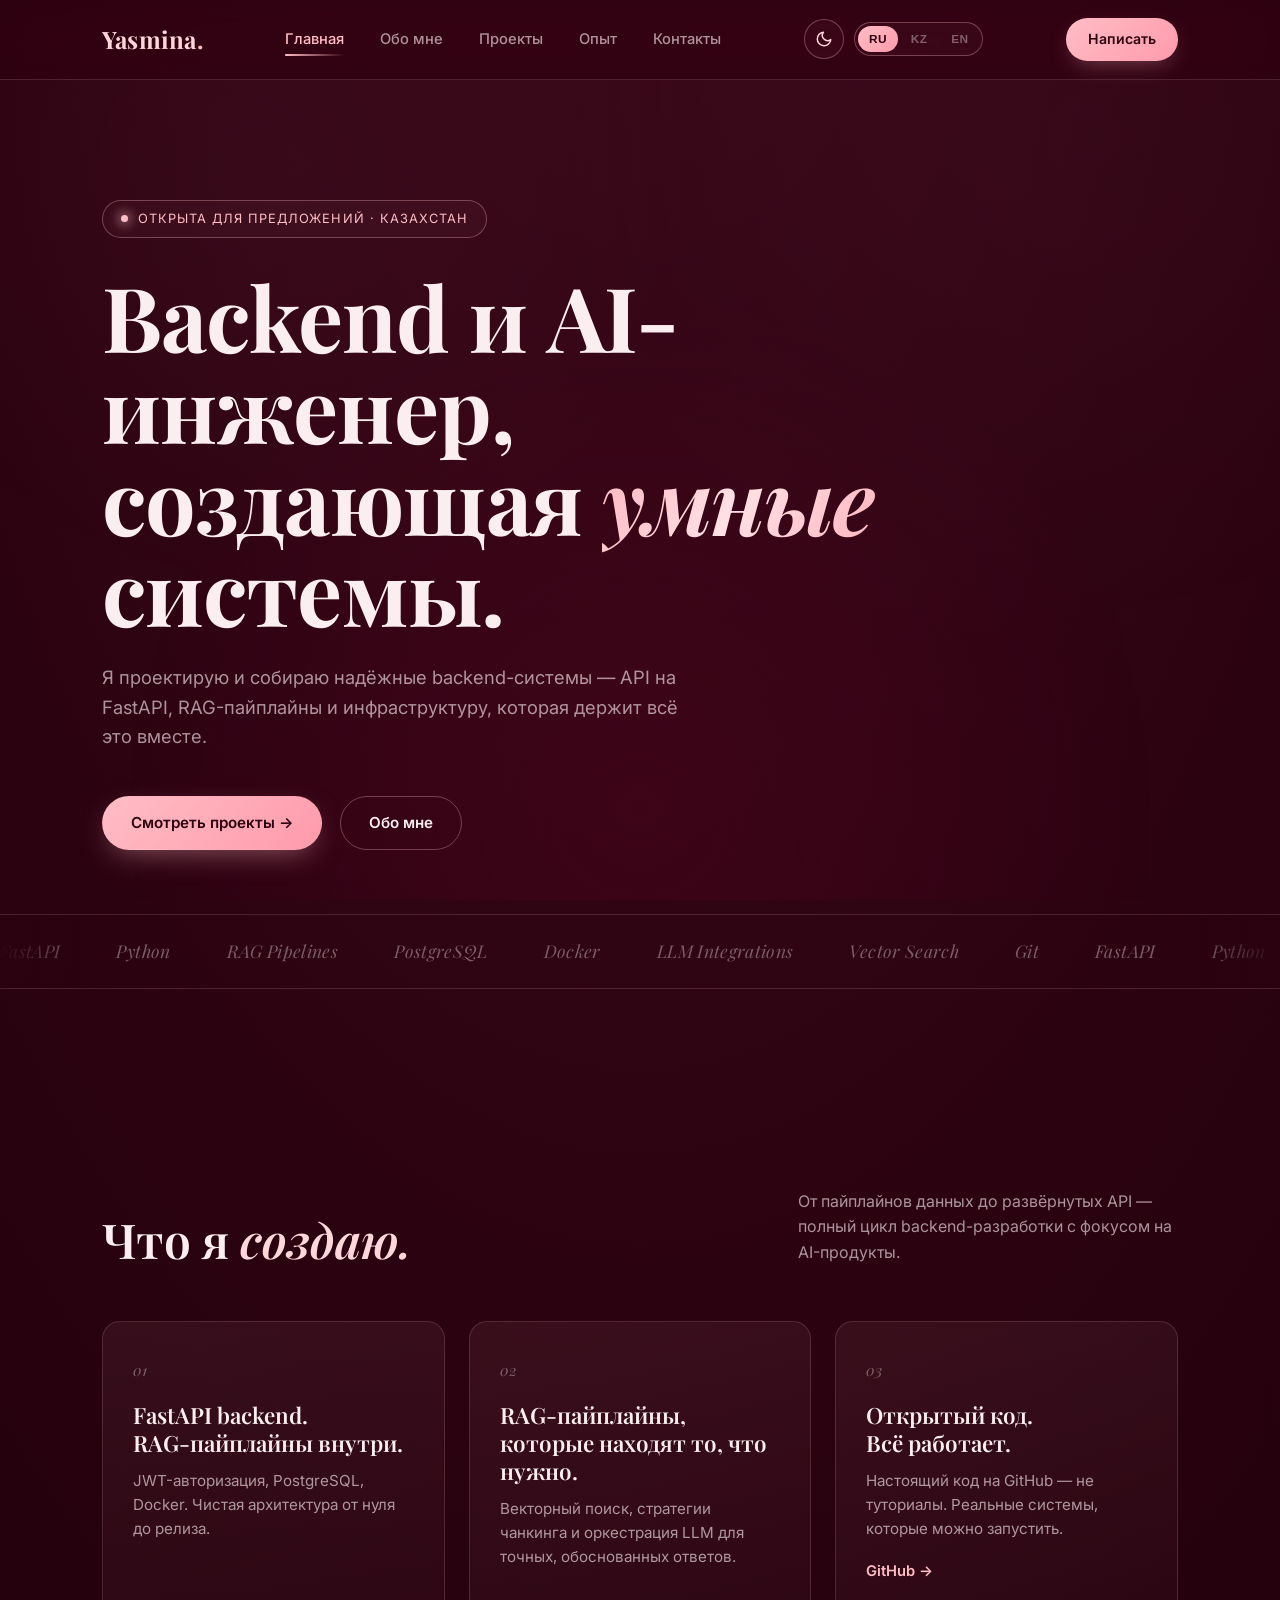
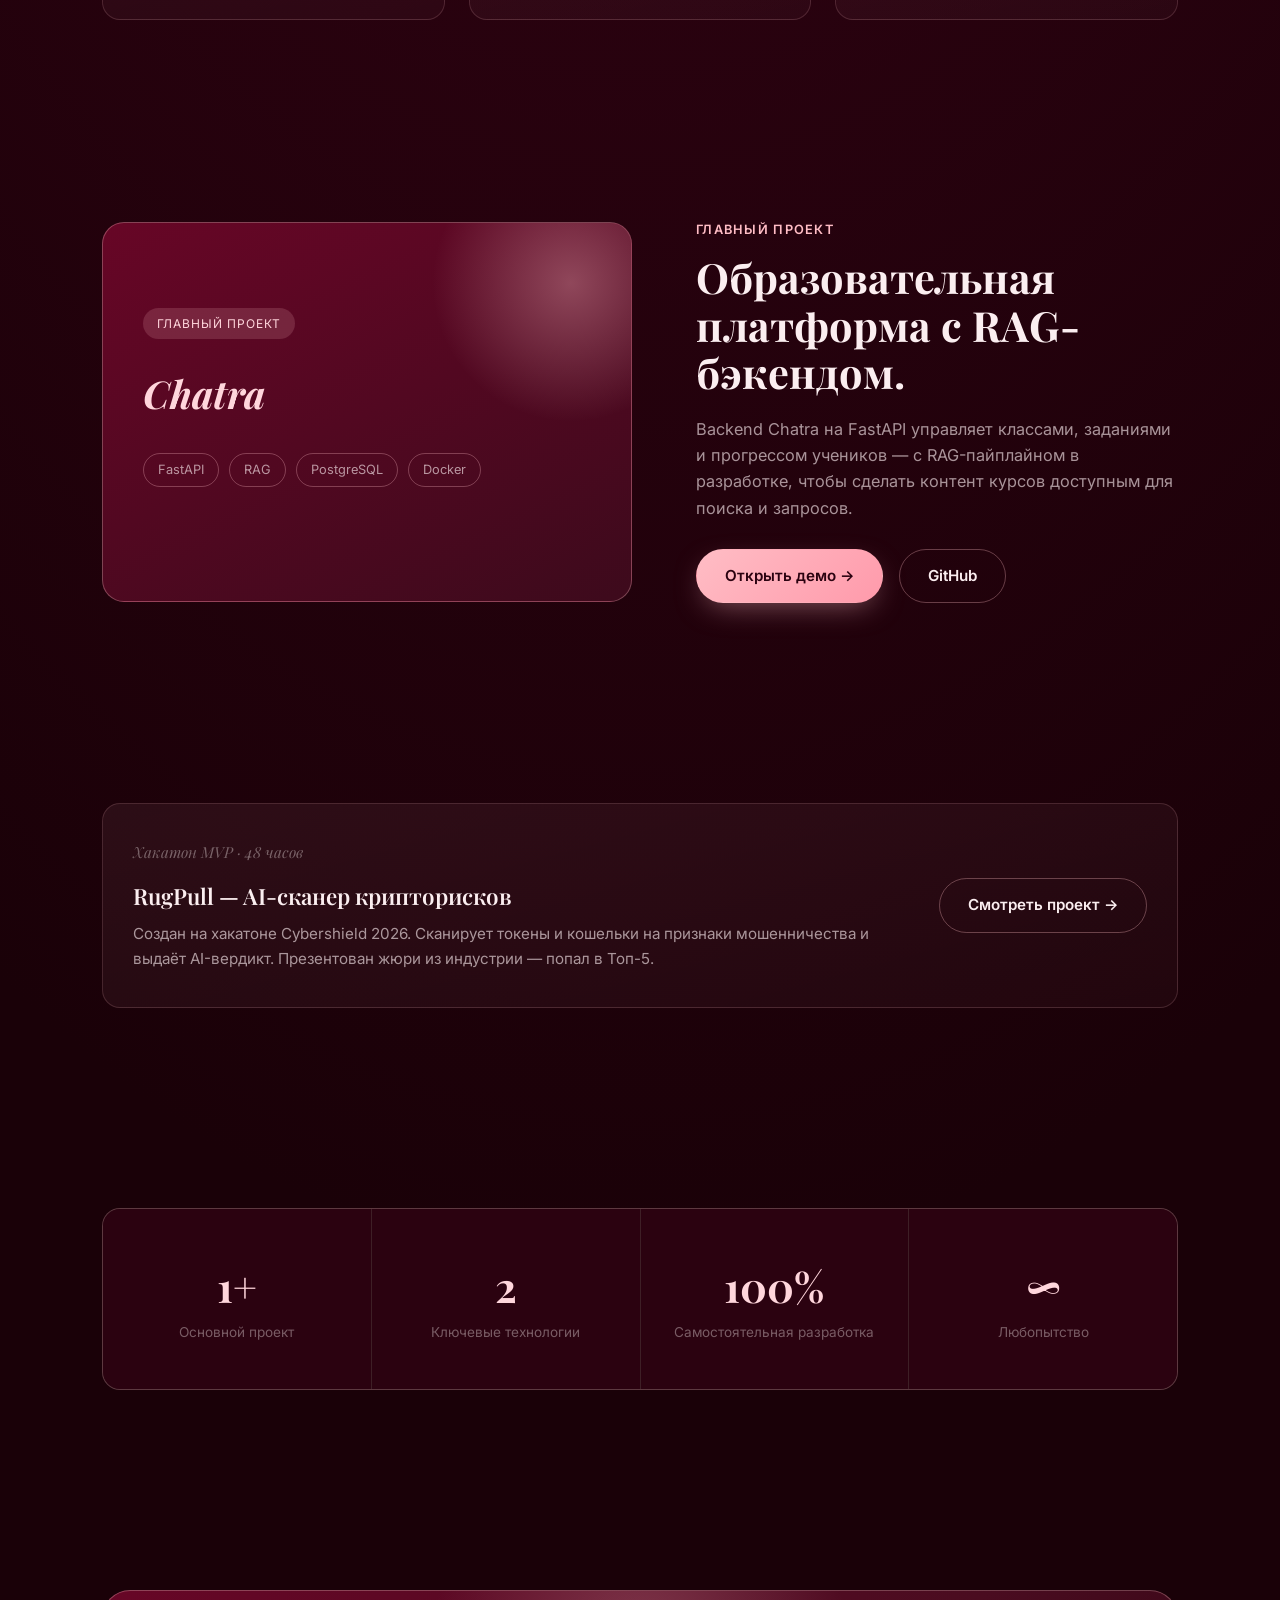
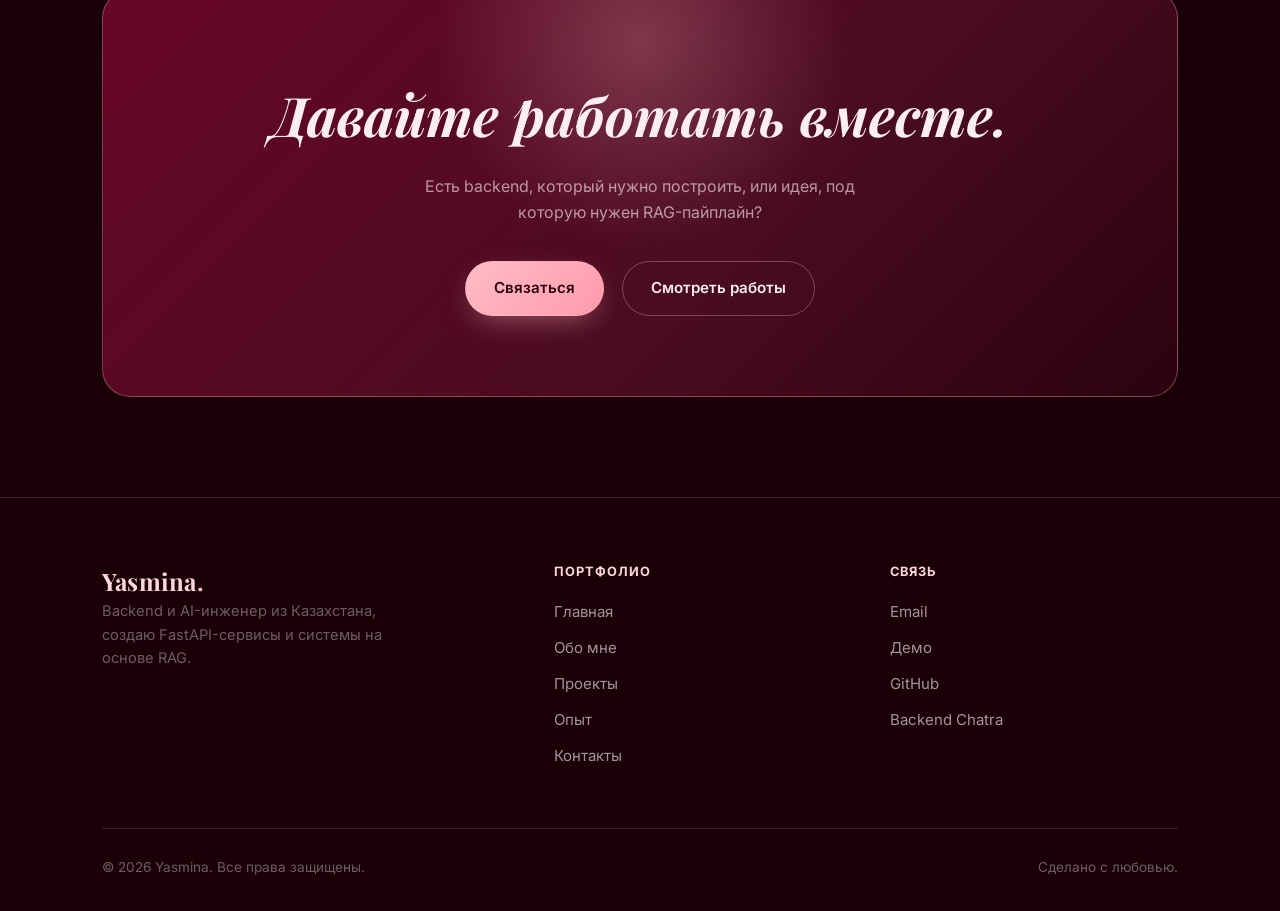
==== index.html @ bf471916 "Add files via upload" ====
<!doctype html>
<html lang="ru">
<head>
<meta charset="UTF-8">
<meta name="viewport" content="width=device-width, initial-scale=1.0">
<title>Yasmina — Software Developer</title>
<meta name="description" content="Backend & AI engineer. FastAPI · RAG · Python. Building production-ready systems.">
<link rel="stylesheet" href="styles.css">
</head>
<body>

<nav class="navbar">
  <div class="nav-inner">
    <a href="index.html" class="logo">Yasmina<span>.</span></a>
    <ul class="nav-links">
      <li><a href="index.html" class="active" data-i18n="nav_home">Home</a></li>
      <li><a href="about.html" data-i18n="nav_about">About</a></li>
      <li><a href="projects.html" data-i18n="nav_projects">Projects</a></li>
      <li><a href="experience.html" data-i18n="nav_experience">Experience</a></li>
      <li><a href="contact.html" data-i18n="nav_contact">Contact</a></li>
    </ul>
    <div class="nav-controls">
      <button class="theme-toggle" aria-label="Toggle theme" title="Toggle theme">
        <svg class="icon-moon" viewBox="0 0 24 24" fill="none" stroke="currentColor" stroke-width="2" stroke-linecap="round" stroke-linejoin="round"><path d="M21 12.79A9 9 0 1 1 11.21 3 7 7 0 0 0 21 12.79z"/></svg>
        <svg class="icon-sun" viewBox="0 0 24 24" fill="none" stroke="currentColor" stroke-width="2" stroke-linecap="round" stroke-linejoin="round"><circle cx="12" cy="12" r="5"/><path d="M12 1v2M12 21v2M4.22 4.22l1.42 1.42M18.36 18.36l1.42 1.42M1 12h2M21 12h2M4.22 19.78l1.42-1.42M18.36 5.64l1.42-1.42"/></svg>
      </button>
      <div class="lang-switcher">
        <button class="lang-btn" data-lang="ru">RU</button>
        <button class="lang-btn" data-lang="kz">KZ</button>
        <button class="lang-btn" data-lang="en">EN</button>
      </div>
    </div>
    <a href="contact.html" class="nav-cta" data-i18n="nav_cta">Say hello</a>
    <button class="nav-toggle" aria-label="Menu"><span></span><span></span><span></span></button>
  </div>
</nav>

<header class="hero">
  <div class="container">
    <div class="eyebrow"><span class="dot"></span> <span data-i18n="hero_badge">Available for opportunities · Kazakhstan</span></div>
    <h1><span data-i18n="hero_title_1">Backend &amp; AI engineer</span><br><span data-i18n="hero_title_2">building</span> <span class="accent" data-i18n="hero_title_3">intelligent</span> <span data-i18n="hero_title_4">systems.</span></h1>
    <p class="lede" data-i18n="hero_lede">I design and ship production-ready backends — FastAPI APIs, RAG pipelines, and the infrastructure that holds them together.</p>
    <div class="hero-actions">
      <a href="projects.html" class="btn btn-primary" data-i18n="hero_btn_projects">View Projects →</a>
      <a href="about.html" class="btn btn-ghost" data-i18n="hero_btn_about">About Me</a>
    </div>
  </div>

  <div class="marquee">
    <div class="marquee-track">
      <span>FastAPI</span><span>Python</span><span>RAG Pipelines</span><span>PostgreSQL</span><span>Docker</span><span>LLM Integrations</span><span>Vector Search</span><span>Git</span>
      <span>FastAPI</span><span>Python</span><span>RAG Pipelines</span><span>PostgreSQL</span><span>Docker</span><span>LLM Integrations</span><span>Vector Search</span><span>Git</span>
    </div>
  </div>
</header>

<section>
  <div class="container">
    <div class="section-head">
      <h2><span data-i18n="build_title_1">What I</span> <em data-i18n="build_title_2">build.</em></h2>
      <p data-i18n="build_lede">From data pipelines to deployed APIs — end-to-end backend engineering with a focus on AI-driven products.</p>
    </div>
    <div class="grid-cards">
      <div class="card">
        <span class="num">01</span>
        <h3 data-i18n="card1_title">FastAPI backends.<br>Production ready.</h3>
        <p data-i18n="card1_text">JWT auth, PostgreSQL, Docker. Clean architecture from zero to deployed.</p>
      </div>
      <div class="card">
        <span class="num">02</span>
        <h3 data-i18n="card2_title">RAG pipelines that retrieve what matters.</h3>
        <p data-i18n="card2_text">Vector search, chunking strategies, and LLM orchestration for grounded, accurate answers.</p>
      </div>
      <div class="card">
        <span class="num">03</span>
        <h3 data-i18n="card3_title">Open source.<br>Everything ships.</h3>
        <p data-i18n="card3_text">Real code on GitHub — not tutorials. Actual systems people can run.</p>
        <a href="https://github.com/yasmina777-kz" data-i18n="card3_link" style="display:inline-block;margin-top:18px;color:var(--pink);font-weight:600;font-size:0.92rem;">GitHub →</a>
      </div>
    </div>
  </div>
</section>

<section>
  <div class="container">
    <div class="feature">
      <div class="feature-visual">
        <span class="tag-pill" data-i18n="featured_tag">Featured Project</span>
        <h3>Chatra</h3>
        <div class="stack-row">
          <span class="chip">FastAPI</span>
          <span class="chip">RAG</span>
          <span class="chip">PostgreSQL</span>
          <span class="chip">Docker</span>
        </div>
      </div>
      <div class="feature-text">
        <span class="section-tag" data-i18n="featured_tag">Featured</span>
        <h2 data-i18n="featured_title">An educational platform with a retrieval-augmented backend.</h2>
        <p data-i18n="featured_text">Chatra's FastAPI backend powers class management, assignments, and progress tracking — with a RAG pipeline in progress to make course content searchable and queryable.</p>
        <div class="feature-links">
          <a href="https://chatra.aican.cloud/" class="btn btn-primary" data-i18n="featured_btn_demo" target="_blank" rel="noopener">Live Demo →</a>
          <a href="https://github.com/yasmina777-kz/chatra-backend" class="btn btn-ghost" data-i18n="featured_btn_github">GitHub</a>
        </div>
      </div>
    </div>
  </div>
</section>

<section>
  <div class="container">
    <div class="card span-2" style="display:flex; gap: 32px; align-items: center; flex-wrap: wrap;">
      <div style="flex: 1; min-width: 240px;">
        <span class="num" data-i18n="rugpull_teaser_tag">Hackathon MVP · 48 hours</span>
        <h3 data-i18n="rugpull_teaser_title">RugPull — AI crypto risk scanner</h3>
        <p data-i18n="rugpull_teaser_text">Built at Cybershield 2026. Scans tokens and wallets for fraud signals and returns an AI verdict. Pitched to industry judges — Top 5 placement.</p>
      </div>
      <a href="projects.html" class="btn btn-ghost" data-i18n="rugpull_teaser_btn" style="flex-shrink: 0;">See the project →</a>
    </div>
  </div>
</section>

<section>
  <div class="container">
    <div class="stats">
      <div class="stat"><span class="stat-num" data-i18n="stat1_num">2</span><span class="stat-label" data-i18n="stat1_label">Shipped projects</span></div>
      <div class="stat"><span class="stat-num" data-i18n="stat2_num">2</span><span class="stat-label" data-i18n="stat2_label">Core technologies</span></div>
      <div class="stat"><span class="stat-num" data-i18n="stat3_num">100%</span><span class="stat-label" data-i18n="stat3_label">Self-driven builds</span></div>
      <div class="stat"><span class="stat-num" data-i18n="stat4_num">∞</span><span class="stat-label" data-i18n="stat4_label">Curiosity</span></div>
    </div>
  </div>
</section>

<section>
  <div class="container">
    <div class="cta-band">
      <h2 data-i18n="cta_title">Let's work together.</h2>
      <p data-i18n="cta_text">Have a backend that needs building, or an idea that needs a RAG pipeline behind it?</p>
      <div class="hero-actions">
        <a href="contact.html" class="btn btn-primary" data-i18n="cta_btn_contact">Get in touch</a>
        <a href="projects.html" class="btn btn-ghost" data-i18n="cta_btn_work">See my work</a>
      </div>
    </div>
  </div>
</section>

<footer>
  <div class="container">
    <div class="footer-grid">
      <div class="footer-brand">
        <a href="index.html" class="logo">Yasmina<span>.</span></a>
        <p data-i18n="footer_tagline">Backend & AI engineer based in Kazakhstan, building FastAPI services and RAG-powered systems.</p>
      </div>
      <div class="footer-col">
        <h4 data-i18n="footer_portfolio">Portfolio</h4>
        <a href="index.html" data-i18n="nav_home">Home</a>
        <a href="about.html" data-i18n="nav_about">About</a>
        <a href="projects.html" data-i18n="nav_projects">Projects</a>
        <a href="experience.html" data-i18n="nav_experience">Experience</a>
        <a href="contact.html" data-i18n="nav_contact">Contact</a>
      </div>
      <div class="footer-col">
        <h4 data-i18n="footer_connect">Connect</h4>
        <a href="mailto:yasmin.yuldasheva@icloud.com" data-i18n="footer_email_link">Email</a>
        <a href="https://chatra.aican.cloud/" target="_blank" rel="noopener" data-i18n="footer_demo_link">Live Demo</a>
        <a href="https://github.com/yasmina777-kz">GitHub</a>
        <a href="https://github.com/yasmina777-kz/chatra-backend" data-i18n="footer_chatra_link">Chatra Backend</a>
      </div>
    </div>
    <div class="footer-bottom">
      <span data-i18n="footer_copyright">Copyright © 2026 Yasmina. All rights reserved.</span>
      <span data-i18n="footer_built">Built with care.</span>
    </div>
  </div>
</footer>

<script src="i18n.js"></script>
<script src="script.js"></script>
</body>
</html>
---- styles.css ----
/* ============================================
   Yasmina — Portfolio
   Palette: Claret #670626 / Pink #FFBDC5
   ============================================ */

@import url('https://fonts.googleapis.com/css2?family=Playfair+Display:ital,wght@0,500;0,600;0,700;0,800;1,500;1,600&family=Inter:wght@400;500;600;700&display=swap');

:root {
  /* brand colors — stay the same in both themes (buttons, accents) */
  --claret-darkest: #2b0210;
  --claret-dark: #3d0a1c;
  --claret: #670626;
  --claret-light: #8a1338;
  --pink: #FFBDC5;
  --pink-soft: #ffd6dc;
  --pink-dim: rgba(255, 189, 197, 0.55);
  --cream: #fff3f4;

  /* theme-aware tokens — dark theme (default) */
  --bg-grad-1: var(--claret-dark);
  --bg-grad-2: var(--claret-darkest);
  --bg-grad-3: #1a0108;
  --bg-flat: var(--claret-darkest);
  --surface: rgba(255, 189, 197, 0.07);
  --surface-soft: rgba(255, 189, 197, 0.03);
  --ink: #fbeef0;
  --ink-dim: rgba(251, 238, 240, 0.62);
  --ink-faint: rgba(251, 238, 240, 0.38);
  --border: rgba(255, 189, 197, 0.16);
  --border-strong: rgba(255, 189, 197, 0.32);
  --btn-text-on-pink: var(--claret-darkest);
  --navbar-bg: rgba(43, 2, 16, 0.72);
  --accent-text: var(--pink-soft);
  --hero-accent-gradient: linear-gradient(120deg, var(--pink) 10%, #ffe1e5 50%, var(--pink) 90%);

  --serif: 'Playfair Display', Georgia, serif;
  --sans: 'Inter', -apple-system, BlinkMacSystemFont, 'Segoe UI', sans-serif;

  --radius: 18px;
  --container: 1140px;

  color-scheme: dark;
}

/* ============ LIGHT THEME ============ */
html[data-theme="light"] {
  --bg-grad-1: #fff3f4;
  --bg-grad-2: #ffe1e6;
  --bg-grad-3: #ffd0d8;
  --bg-flat: #fff3f4;
  --surface: rgba(103, 6, 38, 0.05);
  --surface-soft: rgba(103, 6, 38, 0.02);
  --ink: #3d0a1c;
  --ink-dim: rgba(61, 10, 28, 0.68);
  --ink-faint: rgba(61, 10, 28, 0.42);
  --border: rgba(103, 6, 38, 0.12);
  --border-strong: rgba(103, 6, 38, 0.24);
  --btn-text-on-pink: #fff3f4;
  --navbar-bg: rgba(255, 243, 244, 0.78);
  --accent-text: var(--claret);
  --hero-accent-gradient: linear-gradient(120deg, var(--claret) 10%, var(--claret-light) 50%, var(--claret) 90%);

  color-scheme: light;
}

* { margin: 0; padding: 0; box-sizing: border-box; }

html { scroll-behavior: smooth; }

body {
  background: radial-gradient(ellipse 120% 80% at 50% -10%, var(--bg-grad-1) 0%, var(--bg-grad-2) 55%, var(--bg-grad-3) 100%);
  color: var(--ink);
  font-family: var(--sans);
  line-height: 1.6;
  overflow-x: hidden;
  position: relative;
  min-height: 100vh;
  transition: background 0.4s ease, color 0.4s ease;
}

/* faint noise/grain texture overlay */
body::before {
  content: "";
  position: fixed;
  inset: 0;
  pointer-events: none;
  z-index: 0;
  opacity: 0.5;
  background-image:
    radial-gradient(circle at 20% 20%, rgba(255,189,197,0.06) 0%, transparent 35%),
    radial-gradient(circle at 85% 15%, rgba(255,189,197,0.05) 0%, transparent 40%),
    radial-gradient(circle at 50% 90%, rgba(103,6,38,0.5) 0%, transparent 50%);
}

html[data-theme="light"] body::before {
  opacity: 0.4;
  background-image:
    radial-gradient(circle at 20% 20%, rgba(103,6,38,0.05) 0%, transparent 35%),
    radial-gradient(circle at 85% 15%, rgba(103,6,38,0.04) 0%, transparent 40%),
    radial-gradient(circle at 50% 90%, rgba(255,189,197,0.4) 0%, transparent 50%);
}

a { color: inherit; text-decoration: none; }
ul { list-style: none; }
img { max-width: 100%; display: block; }

.container {
  max-width: var(--container);
  margin: 0 auto;
  padding: 0 32px;
  position: relative;
  z-index: 1;
}

/* ============ NAVBAR ============ */
.navbar {
  position: sticky;
  top: 0;
  z-index: 100;
  background: var(--navbar-bg);
  backdrop-filter: blur(16px) saturate(140%);
  border-bottom: 1px solid var(--border);
  transition: background 0.4s ease, border-color 0.4s ease;
}

.nav-inner {
  max-width: var(--container);
  margin: 0 auto;
  padding: 18px 32px;
  display: flex;
  align-items: center;
  justify-content: space-between;
  position: relative;
}

.logo {
  font-family: var(--serif);
  font-size: 1.5rem;
  font-weight: 700;
  letter-spacing: 0.01em;
  color: var(--accent-text);
}

.logo span { color: var(--pink); }

.nav-links {
  display: flex;
  gap: 36px;
  align-items: center;
}

.nav-links a {
  font-size: 0.92rem;
  font-weight: 500;
  color: var(--ink-dim);
  position: relative;
  padding: 6px 0;
  transition: color 0.25s ease;
}

.nav-links a:hover { color: var(--accent-text); }

.nav-links a.active { color: var(--pink); }

.nav-links a.active::after {
  content: "";
  position: absolute;
  bottom: -2px;
  left: 0;
  right: 0;
  height: 2px;
  background: linear-gradient(90deg, var(--pink), transparent);
  border-radius: 2px;
}

.nav-cta {
  display: inline-flex;
  align-items: center;
  gap: 8px;
  padding: 10px 22px;
  border-radius: 999px;
  background: linear-gradient(135deg, var(--pink) 0%, #ff9aab 100%);
  color: var(--claret-darkest) !important;
  font-weight: 600;
  font-size: 0.88rem;
  transition: transform 0.25s ease, box-shadow 0.25s ease;
  box-shadow: 0 8px 24px -8px rgba(255, 189, 197, 0.4);
}

.nav-cta:hover {
  transform: translateY(-2px);
  box-shadow: 0 12px 28px -8px rgba(255, 189, 197, 0.55);
}

.nav-toggle {
  display: none;
  flex-direction: column;
  gap: 5px;
  background: none;
  border: none;
  cursor: pointer;
  padding: 6px;
}
.nav-toggle span {
  width: 24px;
  height: 2px;
  background: var(--accent-text);
  border-radius: 2px;
}

/* ============ THEME TOGGLE & LANGUAGE SWITCHER ============ */
.nav-controls {
  display: flex;
  align-items: center;
  gap: 10px;
}

.theme-toggle {
  display: inline-flex;
  align-items: center;
  justify-content: center;
  width: 40px;
  height: 40px;
  border-radius: 50%;
  border: 1px solid var(--border-strong);
  background: var(--surface-soft);
  color: var(--accent-text);
  cursor: pointer;
  transition: all 0.3s ease;
  flex-shrink: 0;
}
.theme-toggle:hover {
  border-color: var(--pink);
  background: var(--surface);
  transform: translateY(-2px);
}
.theme-toggle svg { width: 18px; height: 18px; }
.theme-toggle .icon-moon { display: block; }
.theme-toggle .icon-sun { display: none; }
html[data-theme="light"] .theme-toggle .icon-moon { display: none; }
html[data-theme="light"] .theme-toggle .icon-sun { display: block; }

.lang-switcher {
  display: flex;
  align-items: center;
  gap: 2px;
  border: 1px solid var(--border-strong);
  border-radius: 999px;
  padding: 3px;
  background: var(--surface-soft);
}
.lang-btn {
  border: none;
  background: transparent;
  color: var(--ink-faint);
  font-size: 0.74rem;
  font-weight: 700;
  letter-spacing: 0.03em;
  padding: 6px 11px;
  border-radius: 999px;
  cursor: pointer;
  transition: all 0.25s ease;
}
.lang-btn:hover { color: var(--accent-text); }
.lang-btn.active {
  background: linear-gradient(135deg, var(--pink), #ff9aab);
  color: var(--btn-text-on-pink);
}

@media (max-width: 920px) {
  .nav-controls { order: 2; }
  .nav-cta { display: none; }
}
@media (max-width: 480px) {
  .lang-switcher { padding: 2px; }
  .lang-btn { padding: 5px 8px; font-size: 0.7rem; }
}

/* ============ BUTTONS ============ */
.btn {
  display: inline-flex;
  align-items: center;
  gap: 10px;
  padding: 14px 28px;
  border-radius: 999px;
  font-weight: 600;
  font-size: 0.95rem;
  transition: all 0.3s ease;
  border: 1px solid transparent;
  cursor: pointer;
}

.btn-primary {
  background: linear-gradient(135deg, var(--pink) 0%, #ff9aab 100%);
  color: var(--claret-darkest);
  box-shadow: 0 10px 30px -10px rgba(255, 189, 197, 0.5);
}
.btn-primary:hover { transform: translateY(-3px); box-shadow: 0 16px 34px -10px rgba(255, 189, 197, 0.65); }

.btn-ghost {
  background: transparent;
  border-color: var(--border-strong);
  color: var(--ink);
}
.btn-ghost:hover { border-color: var(--pink); color: var(--accent-text); background: var(--surface); }

/* ============ HERO ============ */
.hero {
  padding: 120px 0 100px;
  position: relative;
}

.eyebrow {
  display: inline-flex;
  align-items: center;
  gap: 10px;
  font-size: 0.8rem;
  letter-spacing: 0.08em;
  text-transform: uppercase;
  color: var(--pink);
  padding: 8px 18px;
  border: 1px solid var(--border-strong);
  border-radius: 999px;
  background: var(--surface-soft);
  margin-bottom: 32px;
}

.eyebrow .dot {
  width: 7px;
  height: 7px;
  border-radius: 50%;
  background: var(--pink);
  box-shadow: 0 0 12px 2px rgba(255, 189, 197, 0.7);
  animation: pulse 2s infinite;
}

@keyframes pulse {
  0%, 100% { opacity: 1; }
  50% { opacity: 0.4; }
}

.hero h1 {
  font-family: var(--serif);
  font-size: clamp(3rem, 7vw, 5.6rem);
  font-weight: 700;
  line-height: 1.02;
  letter-spacing: -0.01em;
  margin-bottom: 28px;
  max-width: 900px;
}

.hero h1 .accent {
  font-style: italic;
  background: var(--hero-accent-gradient);
  -webkit-background-clip: text;
  background-clip: text;
  -webkit-text-fill-color: transparent;
}

.hero .lede {
  font-size: 1.15rem;
  color: var(--ink-dim);
  max-width: 580px;
  margin-bottom: 44px;
}

.hero-actions {
  display: flex;
  gap: 18px;
  margin-bottom: 64px;
  flex-wrap: wrap;
}

.marquee {
  border-top: 1px solid var(--border);
  border-bottom: 1px solid var(--border);
  padding: 22px 0;
  overflow: hidden;
  position: relative;
  white-space: nowrap;
}

.marquee::before, .marquee::after {
  content: "";
  position: absolute;
  top: 0; bottom: 0;
  width: 80px;
  z-index: 2;
}
.marquee::before { left: 0; background: linear-gradient(90deg, var(--bg-flat), transparent); }
.marquee::after { right: 0; background: linear-gradient(-90deg, var(--bg-flat), transparent); }

.marquee-track {
  display: inline-flex;
  gap: 56px;
  animation: scroll-left 28s linear infinite;
}

@keyframes scroll-left {
  from { transform: translateX(0); }
  to { transform: translateX(-50%); }
}

.marquee-track span {
  font-family: var(--serif);
  font-size: 1.1rem;
  font-style: italic;
  color: var(--ink-faint);
  letter-spacing: 0.02em;
}

/* ============ SECTION SHARED ============ */
section { padding: 100px 0; position: relative; }

.section-tag {
  font-size: 0.8rem;
  letter-spacing: 0.1em;
  text-transform: uppercase;
  color: var(--pink);
  font-weight: 600;
  margin-bottom: 16px;
  display: block;
}

.section-head {
  display: flex;
  justify-content: space-between;
  align-items: flex-end;
  gap: 40px;
  margin-bottom: 56px;
  flex-wrap: wrap;
}

.section-head h2 {
  font-family: var(--serif);
  font-size: clamp(2.1rem, 4vw, 3rem);
  font-weight: 600;
  line-height: 1.1;
  max-width: 640px;
}
.section-head h2 em { font-style: italic; color: var(--accent-text); }

.section-head p {
  color: var(--ink-dim);
  max-width: 380px;
  font-size: 1rem;
}

/* ============ CAPABILITY CARDS ============ */
.grid-cards {
  display: grid;
  grid-template-columns: repeat(3, 1fr);
  gap: 24px;
}

.card {
  background: linear-gradient(165deg, var(--surface), var(--surface-soft));
  border: 1px solid var(--border);
  border-radius: var(--radius);
  padding: 36px 30px;
  transition: transform 0.35s ease, border-color 0.35s ease, background 0.35s ease;
  position: relative;
  overflow: hidden;
}

.card:hover {
  transform: translateY(-6px);
  border-color: var(--border-strong);
  background: linear-gradient(165deg, var(--surface), var(--surface-soft));
  filter: brightness(1.15);
}

.card .num {
  font-family: var(--serif);
  font-style: italic;
  font-size: 0.95rem;
  color: var(--ink-faint);
  margin-bottom: 18px;
  display: block;
}

.card h3 {
  font-family: var(--serif);
  font-size: 1.4rem;
  font-weight: 600;
  margin-bottom: 12px;
  line-height: 1.25;
}

.card p {
  color: var(--ink-dim);
  font-size: 0.95rem;
}

.card.span-2 { grid-column: span 2; }

/* ============ FEATURED PROJECT ============ */
.feature {
  display: grid;
  grid-template-columns: 1.1fr 1fr;
  gap: 64px;
  align-items: center;
}

.feature-visual {
  border-radius: 22px;
  background: linear-gradient(155deg, var(--claret) 0%, var(--claret-dark) 100%);
  border: 1px solid var(--border-strong);
  padding: 48px 40px;
  position: relative;
  overflow: hidden;
  min-height: 380px;
  display: flex;
  flex-direction: column;
  justify-content: center;
}

.feature-visual::before {
  content: "";
  position: absolute;
  width: 280px;
  height: 280px;
  background: radial-gradient(circle, rgba(255,189,197,0.35), transparent 70%);
  top: -80px;
  right: -80px;
  border-radius: 50%;
}

.feature-visual .screenshot-wrap {
  position: relative;
  z-index: 1;
  border-radius: 14px;
  overflow: hidden;
  border: 1px solid rgba(255,189,197,0.25);
  box-shadow: 0 24px 48px -16px rgba(0,0,0,0.45);
  margin-bottom: 24px;
}

.feature-visual .screenshot-wrap img {
  width: 100%;
  display: block;
}

.feature-visual .tag-pill {
  align-self: flex-start;
  font-size: 0.75rem;
  letter-spacing: 0.08em;
  text-transform: uppercase;
  padding: 6px 14px;
  border-radius: 999px;
  background: rgba(255,189,197,0.16);
  color: var(--pink-soft);
  margin-bottom: 24px;
}

.feature-visual h3 {
  font-family: var(--serif);
  font-size: 2.4rem;
  font-style: italic;
  color: var(--pink-soft);
  position: relative;
  z-index: 1;
}

.feature-visual .stack-row {
  display: flex;
  gap: 10px;
  margin-top: 28px;
  flex-wrap: wrap;
  position: relative;
  z-index: 1;
}

.chip {
  font-size: 0.8rem;
  padding: 6px 14px;
  border-radius: 999px;
  border: 1px solid rgba(255,189,197,0.3);
  color: var(--ink-dim);
}

.feature-text .section-tag { margin-bottom: 12px; }

.feature-text h2 {
  font-family: var(--serif);
  font-size: clamp(1.9rem, 3.4vw, 2.6rem);
  margin-bottom: 20px;
  line-height: 1.15;
}

.feature-text p {
  color: var(--ink-dim);
  margin-bottom: 28px;
  font-size: 1.02rem;
}

.feature-links { display: flex; gap: 16px; flex-wrap: wrap; }

/* ============ STATS ============ */
.stats {
  display: grid;
  grid-template-columns: repeat(4, 1fr);
  gap: 1px;
  background: var(--border);
  border: 1px solid var(--border);
  border-radius: var(--radius);
  overflow: hidden;
}

.stat {
  background: var(--bg-flat);
  padding: 44px 28px;
  text-align: center;
}

.stat .stat-num {
  font-family: var(--serif);
  font-size: 2.6rem;
  font-weight: 700;
  color: var(--accent-text);
  display: block;
}

.stat .stat-label {
  font-size: 0.85rem;
  color: var(--ink-faint);
  margin-top: 8px;
}

/* ============ CTA BAND ============ */
.cta-band {
  border-radius: 28px;
  background: linear-gradient(135deg, var(--claret) 0%, #4a0c20 60%, var(--claret-darkest) 100%);
  border: 1px solid var(--border-strong);
  padding: 80px 60px;
  text-align: center;
  position: relative;
  overflow: hidden;
}

.cta-band::before {
  content: "";
  position: absolute;
  width: 420px;
  height: 420px;
  background: radial-gradient(circle, rgba(255,189,197,0.25), transparent 70%);
  top: -160px;
  left: 50%;
  transform: translateX(-50%);
}

.cta-band h2 {
  font-family: var(--serif);
  font-size: clamp(2.2rem, 5vw, 3.4rem);
  font-style: italic;
  margin-bottom: 16px;
  position: relative;
  z-index: 1;
}

.cta-band p {
  color: var(--ink-dim);
  max-width: 480px;
  margin: 0 auto 36px;
  position: relative;
  z-index: 1;
}

.cta-band .hero-actions { justify-content: center; position: relative; z-index: 1; margin-bottom: 0; }

/* ============ FOOTER ============ */
footer {
  border-top: 1px solid var(--border);
  padding: 64px 0 32px;
}

.footer-grid {
  display: grid;
  grid-template-columns: 1.4fr 1fr 1fr;
  gap: 48px;
  margin-bottom: 48px;
}

.footer-brand .logo { margin-bottom: 14px; }
.footer-brand p { color: var(--ink-faint); font-size: 0.92rem; max-width: 320px; }

.footer-col h4 {
  font-size: 0.8rem;
  letter-spacing: 0.08em;
  text-transform: uppercase;
  color: var(--accent-text);
  margin-bottom: 18px;
}

.footer-col a {
  display: block;
  color: var(--ink-dim);
  font-size: 0.94rem;
  margin-bottom: 12px;
  transition: color 0.2s ease;
}
.footer-col a:hover { color: var(--pink); }

.footer-bottom {
  display: flex;
  justify-content: space-between;
  align-items: center;
  border-top: 1px solid var(--border);
  padding-top: 28px;
  color: var(--ink-faint);
  font-size: 0.85rem;
  flex-wrap: wrap;
  gap: 12px;
}

/* ============ PAGE HEADER (sub-pages) ============ */
.page-header {
  padding: 80px 0 60px;
}
.page-header h1 {
  font-family: var(--serif);
  font-size: clamp(2.6rem, 6vw, 4.2rem);
  font-weight: 700;
  margin-bottom: 20px;
}
.page-header h1 em { font-style: italic; color: var(--accent-text); }
.page-header p { color: var(--ink-dim); max-width: 560px; font-size: 1.05rem; }

/* ============ ABOUT PAGE ============ */
.about-grid {
  display: grid;
  grid-template-columns: 1fr 1.3fr;
  gap: 64px;
  align-items: start;
}

.about-portrait {
  border-radius: 22px;
  background: linear-gradient(165deg, var(--claret) 0%, var(--claret-darkest) 100%);
  border: 1px solid var(--border-strong);
  aspect-ratio: 4/5;
  display: flex;
  align-items: center;
  justify-content: center;
  position: relative;
  overflow: hidden;
}
.about-portrait .initials {
  font-family: var(--serif);
  font-size: 7rem;
  font-style: italic;
  color: var(--pink-soft);
  opacity: 0.85;
}
.about-portrait::after {
  content: "";
  position: absolute;
  inset: 0;
  background: radial-gradient(circle at 70% 20%, rgba(255,189,197,0.3), transparent 60%);
}

.about-text h2 {
  font-family: var(--serif);
  font-size: 2rem;
  margin-bottom: 18px;
  font-style: italic;
  color: var(--accent-text);
}
.about-text p { color: var(--ink-dim); margin-bottom: 18px; font-size: 1.02rem; }

.skill-tags { display: flex; flex-wrap: wrap; gap: 10px; margin-top: 28px; }

.timeline { margin-top: 70px; border-top: 1px solid var(--border); }
.timeline-item {
  display: grid;
  grid-template-columns: 160px 1fr;
  gap: 32px;
  padding: 32px 0;
  border-bottom: 1px solid var(--border);
}
.timeline-item .t-date { color: var(--pink); font-weight: 600; font-size: 0.92rem; }
.timeline-item h4 { font-family: var(--serif); font-size: 1.3rem; margin-bottom: 8px; }
.timeline-item p { color: var(--ink-dim); font-size: 0.95rem; }

/* ============ PROJECTS PAGE ============ */
.project-block {
  display: grid;
  grid-template-columns: 1fr 1fr;
  gap: 60px;
  align-items: center;
  padding: 70px 0;
  border-bottom: 1px solid var(--border);
}
.project-block:first-of-type { padding-top: 0; }
.project-block:last-of-type { border-bottom: none; }
.project-block.reverse { direction: rtl; }
.project-block.reverse > * { direction: ltr; }

.project-visual {
  border-radius: 22px;
  background: linear-gradient(155deg, var(--claret) 0%, var(--claret-dark) 70%, var(--claret-darkest) 100%);
  border: 1px solid var(--border-strong);
  min-height: 360px;
  display: flex;
  align-items: center;
  justify-content: center;
  position: relative;
  overflow: hidden;
  padding: 40px;
}
.project-visual::before {
  content: "";
  position: absolute;
  width: 320px; height: 320px;
  background: radial-gradient(circle, rgba(255,189,197,0.3), transparent 70%);
  top: -100px; right: -60px;
  border-radius: 50%;
}
.project-visual .proj-mark {
  font-family: var(--serif);
  font-size: clamp(2.4rem, 5vw, 3.6rem);
  font-style: italic;
  color: var(--pink-soft);
  text-align: center;
  position: relative;
  z-index: 1;
}

.project-info .tag-pill {
  display: inline-block;
  font-size: 0.75rem;
  letter-spacing: 0.08em;
  text-transform: uppercase;
  padding: 6px 14px;
  border-radius: 999px;
  background: var(--surface);
  border: 1px solid var(--border-strong);
  color: var(--accent-text);
  margin-bottom: 20px;
}

.project-info h3 {
  font-family: var(--serif);
  font-size: 2.2rem;
  margin-bottom: 18px;
  line-height: 1.15;
}

.project-info p { color: var(--ink-dim); margin-bottom: 24px; font-size: 1.02rem; }

.feature-list { margin-bottom: 28px; }
.feature-list li {
  display: flex;
  gap: 12px;
  color: var(--ink-dim);
  font-size: 0.96rem;
  margin-bottom: 10px;
  align-items: flex-start;
}
.feature-list li::before {
  content: "—";
  color: var(--pink);
  flex-shrink: 0;
}

.stack-row { display: flex; gap: 10px; flex-wrap: wrap; margin-bottom: 28px; }

/* ============ EXPERIENCE PAGE ============ */
.exp-list { display: flex; flex-direction: column; gap: 0; }
.exp-item {
  display: grid;
  grid-template-columns: 220px 1fr;
  gap: 40px;
  padding: 44px 0;
  border-bottom: 1px solid var(--border);
}
.exp-item:first-child { padding-top: 0; }
.exp-item .exp-period {
  color: var(--pink);
  font-weight: 600;
  font-size: 0.9rem;
  letter-spacing: 0.02em;
}
.exp-item h3 { font-family: var(--serif); font-size: 1.6rem; margin-bottom: 6px; }
.exp-item .exp-org { color: var(--ink-faint); font-size: 0.92rem; margin-bottom: 16px; display: block; }
.exp-item p { color: var(--ink-dim); font-size: 0.97rem; margin-bottom: 14px; }

.cert-grid {
  display: grid;
  grid-template-columns: repeat(3, 1fr);
  gap: 20px;
  margin-top: 16px;
}
.cert-card {
  border: 1px solid var(--border);
  border-radius: 14px;
  padding: 24px;
  background: var(--surface-soft);
}
.cert-card h4 { font-family: var(--serif); font-size: 1.1rem; margin-bottom: 6px; }
.cert-card span { color: var(--ink-faint); font-size: 0.85rem; }

/* ============ CONTACT PAGE ============ */
.contact-grid {
  display: grid;
  grid-template-columns: 1fr 1fr;
  gap: 60px;
  align-items: start;
}

.contact-card {
  display: flex;
  align-items: center;
  gap: 20px;
  padding: 26px 28px;
  border: 1px solid var(--border);
  border-radius: 16px;
  margin-bottom: 16px;
  transition: all 0.3s ease;
  background: var(--surface-soft);
}
.contact-card:hover {
  border-color: var(--border-strong);
  transform: translateX(6px);
  background: var(--surface);
}
.contact-card .icon {
  width: 48px; height: 48px;
  border-radius: 12px;
  background: linear-gradient(135deg, var(--pink), #ff9aab);
  display: flex;
  align-items: center;
  justify-content: center;
  flex-shrink: 0;
  color: var(--btn-text-on-pink);
  font-weight: 700;
  font-size: 1.1rem;
}
.contact-card .label { font-size: 0.8rem; color: var(--ink-faint); margin-bottom: 4px; }
.contact-card .value { font-size: 1.05rem; font-weight: 600; }

.contact-note {
  border: 1px solid var(--border-strong);
  border-radius: 18px;
  padding: 40px;
  background: linear-gradient(165deg, var(--surface), transparent);
}
.contact-note h3 { font-family: var(--serif); font-style: italic; font-size: 1.8rem; margin-bottom: 16px; color: var(--accent-text); }
.contact-note p { color: var(--ink-dim); margin-bottom: 10px; }

.contact-form {
  margin-top: 24px;
  display: flex;
  flex-direction: column;
  gap: 16px;
}
.contact-form label {
  display: block;
  font-size: 0.8rem;
  letter-spacing: 0.04em;
  text-transform: uppercase;
  color: var(--ink-faint);
  margin-bottom: 8px;
}
.contact-form input,
.contact-form textarea {
  width: 100%;
  padding: 12px 16px;
  border-radius: 12px;
  border: 1px solid var(--border-strong);
  background: var(--surface-soft);
  color: var(--ink);
  font-family: var(--sans);
  font-size: 0.96rem;
  transition: border-color 0.25s ease, background 0.25s ease;
}
.contact-form input::placeholder,
.contact-form textarea::placeholder { color: var(--ink-faint); }
.contact-form input:focus,
.contact-form textarea:focus {
  outline: none;
  border-color: var(--pink);
  background: var(--surface);
}
.contact-form textarea { min-height: 120px; resize: vertical; }
.contact-form button {
  align-self: flex-start;
  margin-top: 4px;
}

/* ============ RESPONSIVE ============ */
@media (max-width: 920px) {
  .nav-links {
    display: none;
    position: absolute;
    top: 100%;
    left: 0;
    right: 0;
    flex-direction: column;
    gap: 0;
    background: var(--navbar-bg);
    backdrop-filter: blur(16px) saturate(140%);
    border-bottom: 1px solid var(--border);
    padding: 8px 0;
  }
  .nav-links.open { display: flex; }
  .nav-links li { width: 100%; }
  .nav-links a {
    display: block;
    padding: 16px 32px;
    width: 100%;
  }
  .nav-links a.active::after { display: none; }
  .nav-toggle { display: flex; }
  .nav-toggle.active span:nth-child(1) { transform: translateY(7px) rotate(45deg); }
  .nav-toggle.active span:nth-child(2) { opacity: 0; }
  .nav-toggle.active span:nth-child(3) { transform: translateY(-7px) rotate(-45deg); }
  .nav-toggle span { transition: all 0.25s ease; }
  .grid-cards { grid-template-columns: 1fr; }
  .card.span-2 { grid-column: span 1; }
  .feature, .about-grid, .project-block, .contact-grid { grid-template-columns: 1fr; gap: 40px; }
  .project-block.reverse { direction: ltr; }
  .project-block.reverse .project-visual { order: -1; }
  .stats { grid-template-columns: repeat(2, 1fr); }
  .footer-grid { grid-template-columns: 1fr; gap: 32px; }
  .timeline-item, .exp-item { grid-template-columns: 1fr; gap: 10px; }
  .cert-grid { grid-template-columns: 1fr; }
}

@media (max-width: 560px) {
  .container { padding: 0 20px; }
  .nav-inner { padding: 16px 20px; }
  .hero { padding: 80px 0 60px; }
  .hero-actions { flex-direction: column; align-items: stretch; }
  .hero-actions .btn { justify-content: center; }
  section { padding: 64px 0; }
  .cta-band { padding: 56px 28px; }
}
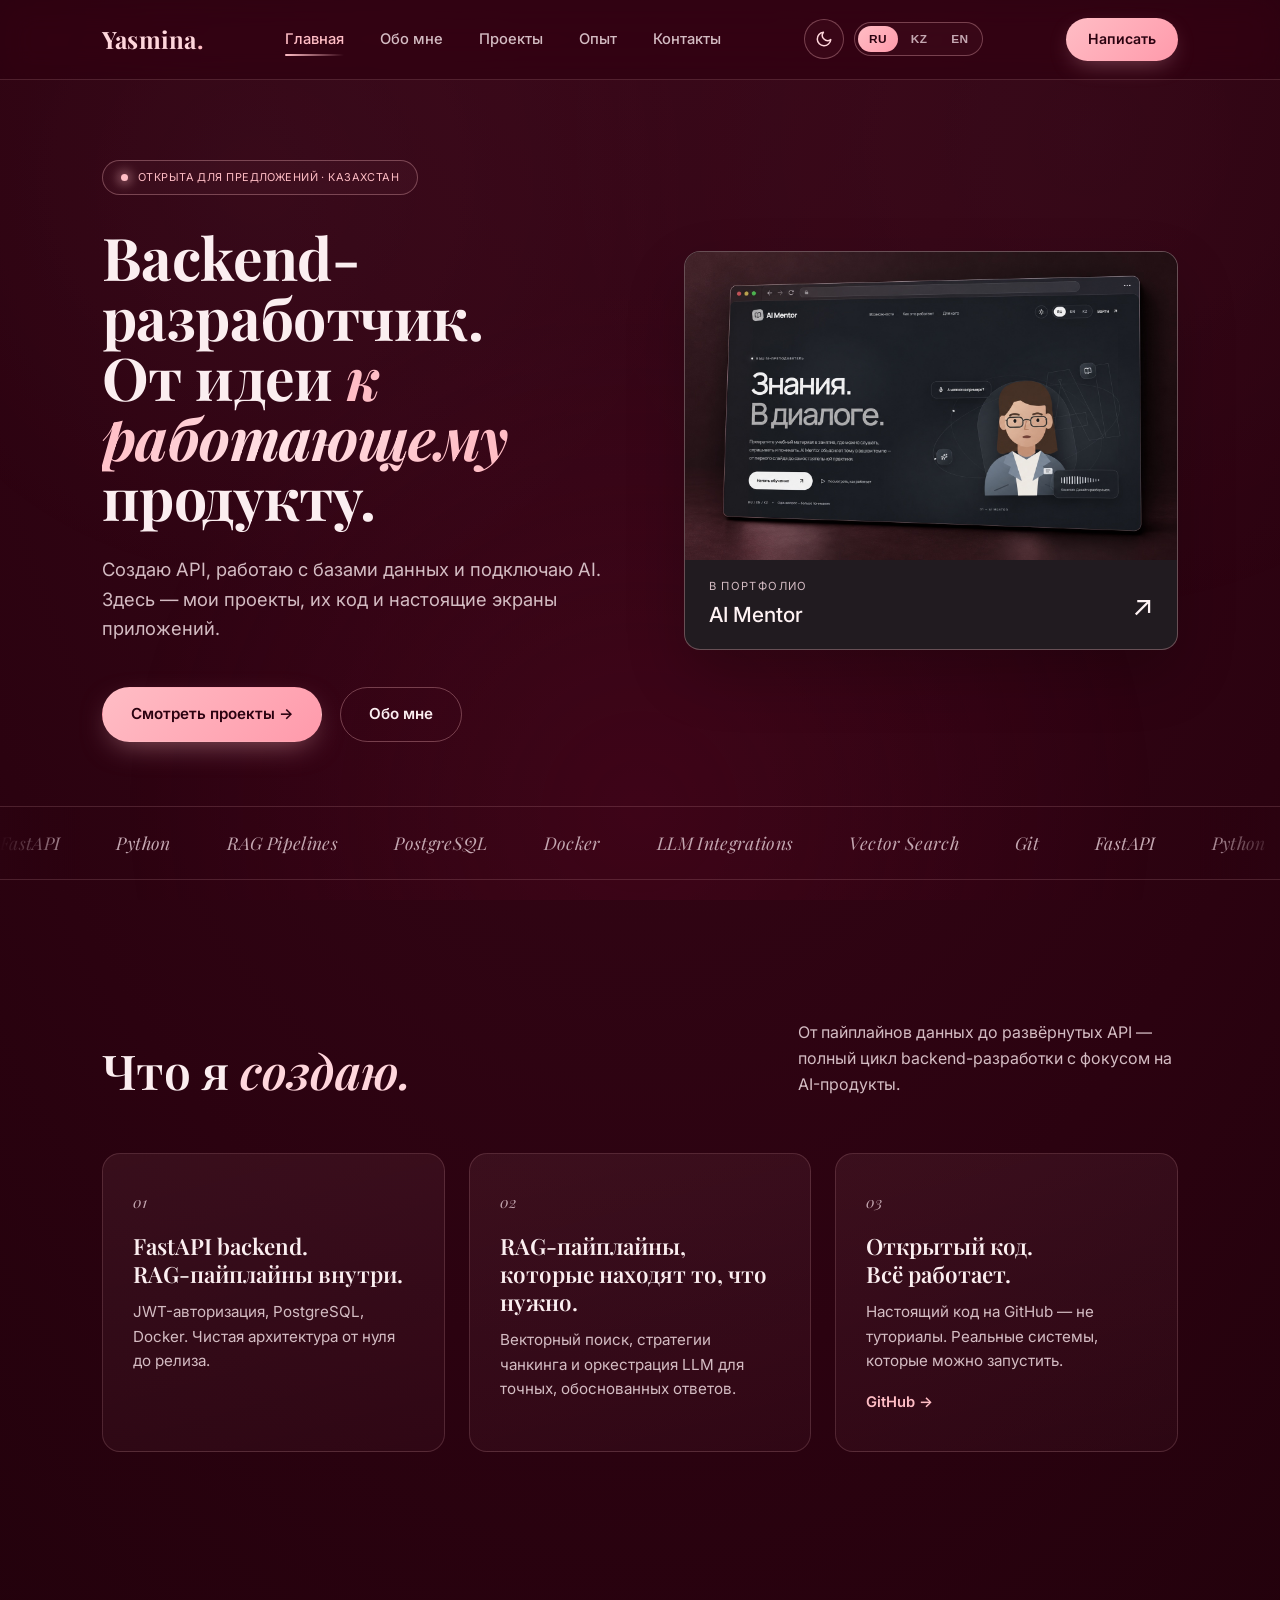
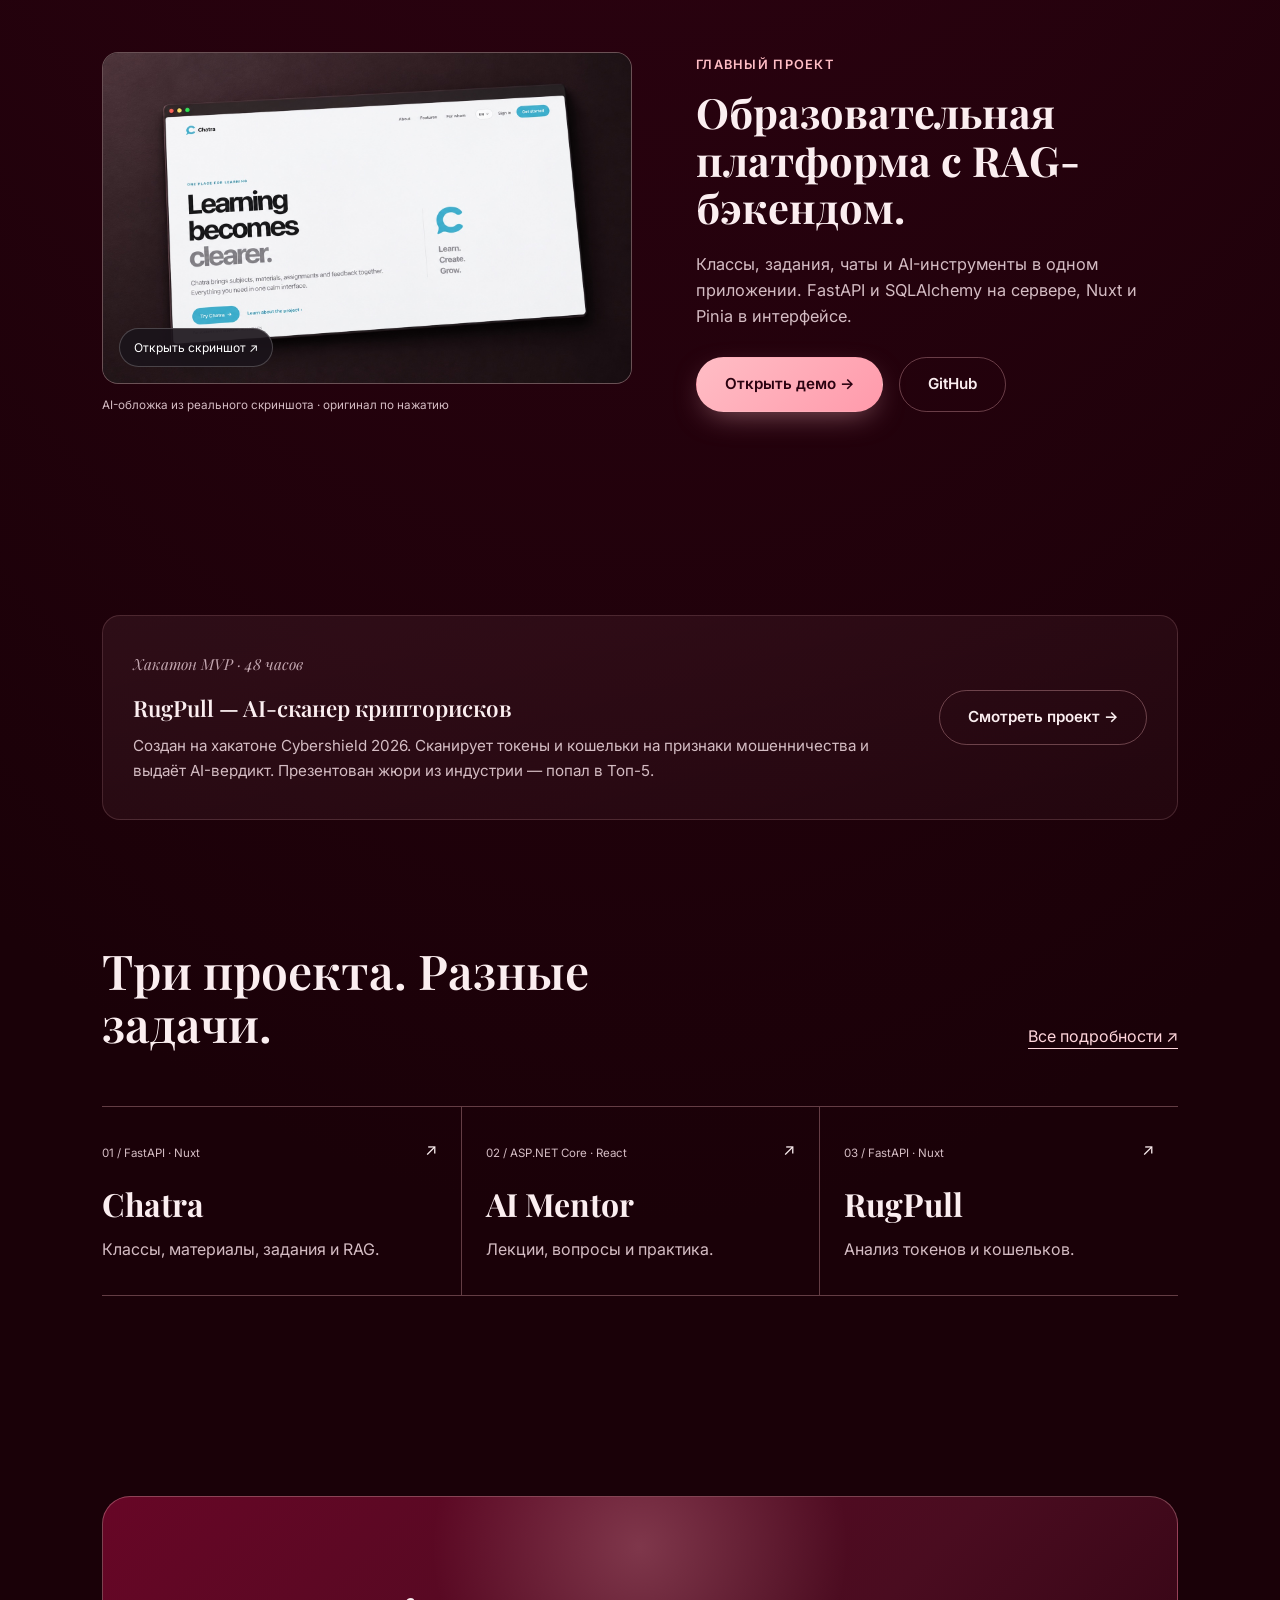
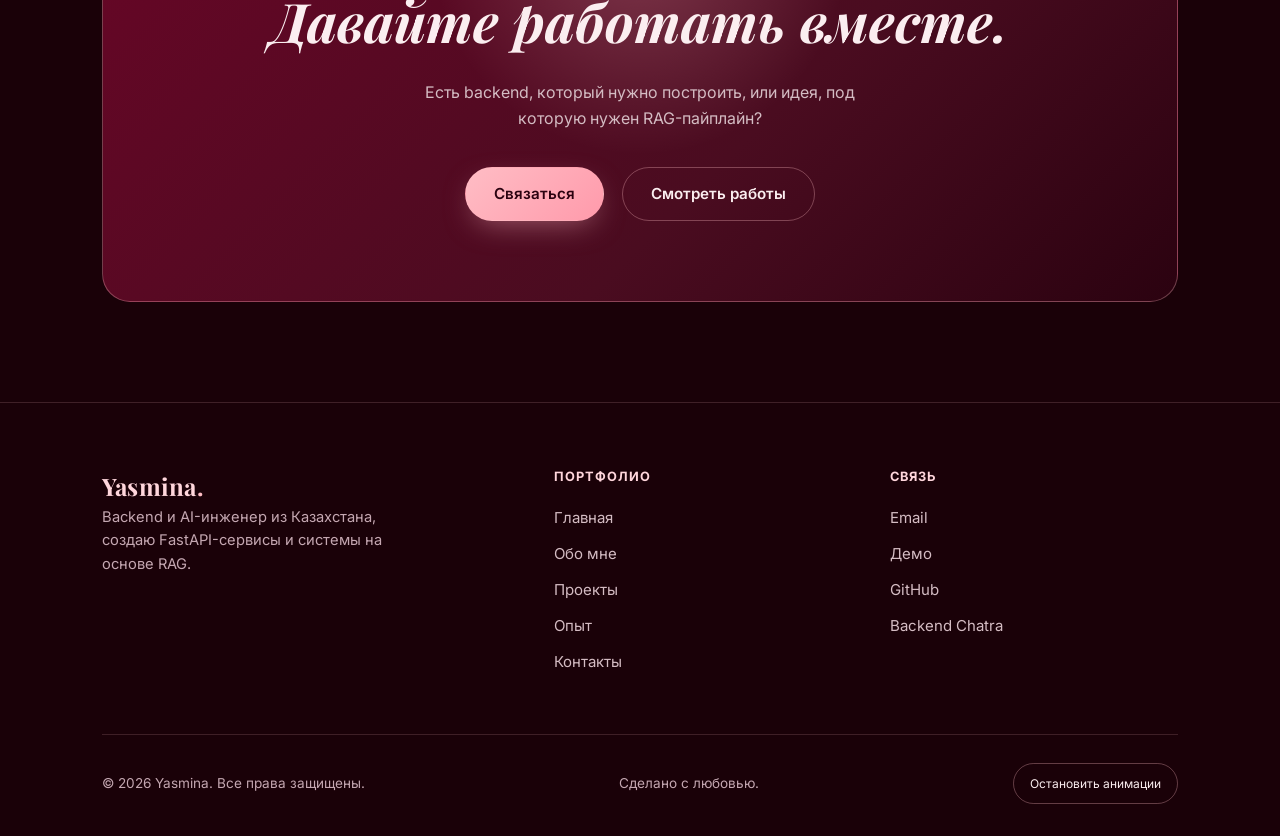
==== commit 440ecbb0: "feat: add real project gallery, AI Mentor and accessible motion" ====
--- a/index.html
+++ b/index.html
@@ -3,16 +3,18 @@
 <head>
 <meta charset="UTF-8">
 <meta name="viewport" content="width=device-width, initial-scale=1.0">
-<title>Yasmina — Software Developer</title>
-<meta name="description" content="Backend & AI engineer. FastAPI · RAG · Python. Building production-ready systems.">
+<title>Yasmina — Backend Developer</title>
+<meta name="description" content="Backend developer. Python, FastAPI, ASP.NET Core and AI integrations. Chatra, AI Mentor and RugPull: source code and real project screenshots.">
 <link rel="stylesheet" href="styles.css">
+<link rel="stylesheet" href="enhancements.css">
 </head>
 <body>
+<a class="skip-link" href="#main-content" data-i18n="skip_content">К содержимому</a>
 
 <nav class="navbar">
   <div class="nav-inner">
     <a href="index.html" class="logo">Yasmina<span>.</span></a>
-    <ul class="nav-links">
+    <ul class="nav-links" id="primary-navigation">
       <li><a href="index.html" class="active" data-i18n="nav_home">Home</a></li>
       <li><a href="about.html" data-i18n="nav_about">About</a></li>
       <li><a href="projects.html" data-i18n="nav_projects">Projects</a></li>
@@ -31,12 +33,12 @@
       </div>
     </div>
     <a href="contact.html" class="nav-cta" data-i18n="nav_cta">Say hello</a>
-    <button class="nav-toggle" aria-label="Menu"><span></span><span></span><span></span></button>
+    <button class="nav-toggle" aria-label="Menu" aria-expanded="false" aria-controls="primary-navigation"><span></span><span></span><span></span></button>
   </div>
 </nav>
 
-<header class="hero">
-  <div class="container">
+<main id="main-content"><header class="hero">
+  <div class="container hero-grid"><div class="hero-copy">
     <div class="eyebrow"><span class="dot"></span> <span data-i18n="hero_badge">Available for opportunities · Kazakhstan</span></div>
     <h1><span data-i18n="hero_title_1">Backend &amp; AI engineer</span><br><span data-i18n="hero_title_2">building</span> <span class="accent" data-i18n="hero_title_3">intelligent</span> <span data-i18n="hero_title_4">systems.</span></h1>
     <p class="lede" data-i18n="hero_lede">I design and ship production-ready backends — FastAPI APIs, RAG pipelines, and the infrastructure that holds them together.</p>
@@ -44,7 +46,7 @@
       <a href="projects.html" class="btn btn-primary" data-i18n="hero_btn_projects">View Projects →</a>
       <a href="about.html" class="btn btn-ghost" data-i18n="hero_btn_about">About Me</a>
     </div>
-  </div>
+  </div><div class="hero-preview reveal"><a href="projects.html#ai-mentor"><img src="assets/mentor-cover.jpg" width="1586" height="992" alt="AI Mentor" fetchpriority="high"><span><small data-i18n="new_project">В портфолио</small><strong>AI Mentor</strong><b aria-hidden="true">↗</b></span></a></div></div>
 
   <div class="marquee">
     <div class="marquee-track">
@@ -84,23 +86,20 @@
 <section>
   <div class="container">
     <div class="feature">
-      <div class="feature-visual">
-        <span class="tag-pill" data-i18n="featured_tag">Featured Project</span>
-        <h3>Chatra</h3>
-        <div class="stack-row">
-          <span class="chip">FastAPI</span>
-          <span class="chip">RAG</span>
-          <span class="chip">PostgreSQL</span>
-          <span class="chip">Docker</span>
-        </div>
-      </div>
+      <figure class="project-media reveal">
+  <a class="project-cover" href="assets/chatra-screen.jpg" data-preview data-preview-title="Chatra">
+    <img src="assets/chatra-cover.jpg" alt="Chatra — обложка на основе настоящего скриншота" data-i18n-attr="alt:chatra_alt" loading="lazy" width="1586" height="992">
+    <span class="image-action" data-i18n="view_screen">Открыть скриншот ↗</span>
+  </a>
+  <figcaption data-i18n="cover_note">AI-обложка из реального скриншота · оригинал по нажатию</figcaption>
+ </figure>
       <div class="feature-text">
         <span class="section-tag" data-i18n="featured_tag">Featured</span>
         <h2 data-i18n="featured_title">An educational platform with a retrieval-augmented backend.</h2>
         <p data-i18n="featured_text">Chatra's FastAPI backend powers class management, assignments, and progress tracking — with a RAG pipeline in progress to make course content searchable and queryable.</p>
         <div class="feature-links">
           <a href="https://chatra.aican.cloud/" class="btn btn-primary" data-i18n="featured_btn_demo" target="_blank" rel="noopener">Live Demo →</a>
-          <a href="https://github.com/yasmina777-kz/chatra-backend" class="btn btn-ghost" data-i18n="featured_btn_github">GitHub</a>
+          <a href="https://github.com/yasmina777-kz/chatra-with-avatar-B" class="btn btn-ghost" data-i18n="featured_btn_github">GitHub</a>
         </div>
       </div>
     </div>
@@ -120,16 +119,11 @@
   </div>
 </section>
 
-<section>
-  <div class="container">
-    <div class="stats">
-      <div class="stat"><span class="stat-num" data-i18n="stat1_num">2</span><span class="stat-label" data-i18n="stat1_label">Shipped projects</span></div>
-      <div class="stat"><span class="stat-num" data-i18n="stat2_num">2</span><span class="stat-label" data-i18n="stat2_label">Core technologies</span></div>
-      <div class="stat"><span class="stat-num" data-i18n="stat3_num">100%</span><span class="stat-label" data-i18n="stat3_label">Self-driven builds</span></div>
-      <div class="stat"><span class="stat-num" data-i18n="stat4_num">∞</span><span class="stat-label" data-i18n="stat4_label">Curiosity</span></div>
-    </div>
-  </div>
-</section>
+<section class="project-directory"><div class="container"><div class="section-head"><h2 data-i18n="all_projects">Три проекта. Разные задачи.</h2><a href="projects.html" class="text-link" data-i18n="project_details">Все подробности ↗</a></div><div class="project-mini-grid">
+<a class="project-mini reveal" href="projects.html#chatra"><span>01 / FastAPI · Nuxt</span><h3>Chatra</h3><p data-i18n="mini_chatra">Классы, материалы, задания и RAG.</p><b aria-hidden="true">↗</b></a>
+<a class="project-mini reveal" href="projects.html#ai-mentor"><span>02 / ASP.NET Core · React</span><h3>AI Mentor</h3><p data-i18n="mini_mentor">Лекции, вопросы и практика.</p><b aria-hidden="true">↗</b></a>
+<a class="project-mini reveal" href="projects.html#rugpull"><span>03 / FastAPI · Nuxt</span><h3>RugPull</h3><p data-i18n="mini_rugpull">Анализ токенов и кошельков.</p><b aria-hidden="true">↗</b></a>
+</div></div></section>
 
 <section>
   <div class="container">
@@ -144,6 +138,7 @@
   </div>
 </section>
 
+</main>
 <footer>
   <div class="container">
     <div class="footer-grid">
@@ -164,7 +159,7 @@
         <a href="mailto:yasmin.yuldasheva@icloud.com" data-i18n="footer_email_link">Email</a>
         <a href="https://chatra.aican.cloud/" target="_blank" rel="noopener" data-i18n="footer_demo_link">Live Demo</a>
         <a href="https://github.com/yasmina777-kz">GitHub</a>
-        <a href="https://github.com/yasmina777-kz/chatra-backend" data-i18n="footer_chatra_link">Chatra Backend</a>
+        <a href="https://github.com/yasmina777-kz/chatra-with-avatar-B" data-i18n="footer_chatra_link">Chatra Backend</a>
       </div>
     </div>
     <div class="footer-bottom">
@@ -175,6 +170,8 @@
 </footer>
 
 <script src="i18n.js"></script>
+<script src="project-content.js"></script>
 <script src="script.js"></script>
+<script src="interactions.js"></script>
 </body>
 </html>
--- a/enhancements.css
+++ b/enhancements.css
@@ -0,0 +1,68 @@
+/* Portfolio motion & real project gallery */
+:root { --ink-dim: #d4bcc3; --ink-faint: #c4a7b1; }
+html[data-theme="light"] { --ink-dim:#6b3c4c; --ink-faint:#795061; }
+:focus-visible { outline: 2px solid var(--accent-text); outline-offset: 5px; }
+.skip-link { position:fixed; top:8px; left:12px; transform:translateY(-180%); z-index:1000; background:var(--ink); color:var(--bg-flat); padding:12px 20px; border-radius:8px; }
+.skip-link:focus { transform:none; }
+main { display:block; }
+.hero { padding-top:80px; padding-bottom:40px; }
+.hero-grid { display:grid; grid-template-columns:1.08fr 1fr; gap:48px; align-items:center; padding-bottom:64px; }
+.hero-grid h1 { font-size:clamp(2.7rem,4.6vw,4.3rem); }
+.hero-grid .hero-actions { margin-bottom:0; }
+.hero-grid .eyebrow { font-size:.68rem; letter-spacing:.04em; }
+.hero-preview { transform:rotate(3deg); }
+.hero-preview a { display:block; border:1px solid var(--border-strong); border-radius:16px; overflow:hidden; background:#211b20; color:#fff3f4; box-shadow:0 25px 60px #0003; transition:transform 250ms ease; }
+.hero-preview a:hover { transform:translateY(-6px) rotate(-2deg); }
+.hero-preview img { width:100%; height:auto; display:block; }
+.hero-preview a>span { display:grid; grid-template-columns:1fr auto; padding:18px 24px; gap:2px 16px; }
+.hero-preview small { grid-column:1; font-size:.7rem; text-transform:uppercase; letter-spacing:.12em; color:#d4bcc3; }
+.hero-preview strong { font-size:1.3rem; font-weight:500; }
+.hero-preview b { grid-column:2; grid-row:1/3; align-self:center; font-size:1.8rem; font-weight:400; }
+.project-index { display:flex; flex-wrap:wrap; gap:8px 28px; margin-top:32px; }
+.project-index a { color:var(--ink-dim); padding:12px 0; border-bottom:1px solid var(--border-strong); transition:color 200ms ease; }
+.project-index a:hover { color:var(--accent-text); }
+.project-block { scroll-margin-top:120px; grid-template-columns:1.1fr 1fr; gap:48px; }
+.project-media { min-width:0; margin:0; }
+.project-cover { display:block; position:relative; border-radius:16px; overflow:hidden; border:1px solid var(--border-strong); background:#241e21; cursor:zoom-in; }
+.project-cover img { width:100%; height:auto; display:block; transition:transform 400ms ease; }
+.project-cover:hover img { transform:scale(1.035); }
+.image-action { position:absolute; bottom:16px; left:16px; background:#1b141be8; border:1px solid #ffffff35; color:#fff; padding:9px 14px; font-size:.75rem; border-radius:30px; }
+.project-media figcaption { font-size:.73rem; color:var(--ink-dim); margin-top:12px; }
+.project-status { font-size:.8rem!important; margin-top:20px; }
+.feature .project-media { align-self:center; }
+.project-directory { padding-top:24px; }
+.project-mini-grid { display:grid; grid-template-columns:repeat(3,1fr); border-top:1px solid var(--border-strong); }
+.project-mini { padding:32px 24px 32px 0; border-bottom:1px solid var(--border-strong); position:relative; color:var(--ink); transition:background 200ms ease; }
+.project-mini+ .project-mini { padding-left:24px; border-left:1px solid var(--border-strong); }
+.project-mini>span { font-size:.72rem; color:var(--ink-dim); }
+.project-mini h3 { font-family:var(--serif); font-size:2rem; margin:14px 0 8px; }
+.project-mini p { color:var(--ink-dim); max-width:90%; }
+.project-mini>b { position:absolute; right:24px; top:30px; font-weight:400; }
+.project-mini:hover { background:var(--surface); }
+.text-link { color:var(--accent-text); text-decoration:underline; text-underline-offset:6px; }
+.reveal { opacity:1; }
+@keyframes reveal-in { from { opacity:0; transform:translateY(22px); } to { opacity:1; transform:translateY(0); } }
+.reveal.is-revealed { animation:reveal-in 500ms cubic-bezier(.2,.65,.25,1) both; }
+html.motion-paused *, html.motion-paused *::before, html.motion-paused *::after { animation:none!important; transition:none!important; scroll-behavior:auto!important; }
+.motion-control { background:transparent; border:1px solid var(--border-strong); color:var(--ink); border-radius:30px; padding:10px 16px; cursor:pointer; font:inherit; font-size:.75rem; }
+.footer-bottom { gap:16px; flex-wrap:wrap; }
+.screenshot-dialog { margin:auto; padding:0; border:1px solid #ffffff40; border-radius:16px; background:#171417; color:#fff; width:min(1160px,94vw); max-height:92dvh; box-shadow:0 20px 100px #0008; }
+.screenshot-dialog::backdrop { background:#080609d9; backdrop-filter:blur(8px); }
+.dialog-bar { display:flex; justify-content:space-between; align-items:center; padding:12px 16px; gap:16px; }
+.dialog-bar button { width:44px; height:44px; border:1px solid #ffffff40; border-radius:50%; background:transparent; color:#fff; font-size:1.6rem; cursor:pointer; }
+.screenshot-dialog img { width:100%; height:auto; display:block; }
+.screenshot-dialog p { padding:12px 20px; color:#d4bcc3; font-size:.8rem; }
+@media(hover:none) { .project-cover:hover img { transform:none; } }
+@media(max-width:920px) { .hero-grid { grid-template-columns:1fr; gap:36px; } .hero-copy { max-width:680px; } .hero-preview { max-width:620px; width:100%; transform:none; } .project-block { grid-template-columns:1fr; } .project-mini-grid { grid-template-columns:1fr; } .project-mini+.project-mini { border-left:0; padding-left:0; } }
+@media(max-width:560px) { .hero { padding-top:48px; } .hero-grid h1 { font-size:2.75rem; overflow-wrap:anywhere; } .hero-grid .eyebrow { max-width:100%; } .project-index { gap:8px 20px; } .project-info h3 { font-size:1.9rem; } .image-action { font-size:.68rem; bottom:10px; left:10px; } .project-block { padding:48px 0; gap:24px; } .feature-links { flex-wrap:wrap; } .nav-inner { gap:8px; } .logo { font-size:1.35rem; } .lang-btn { min-width:30px; } .nav-controls { gap:6px; } }
+@media(prefers-reduced-motion:reduce) { *, *::before, *::after { animation:none!important; transition:none!important; scroll-behavior:auto!important; } }
+/* Keep active controls legible in the light palette. */
+html[data-theme="light"] .nav-links a.active,
+html[data-theme="light"] .eyebrow,
+html[data-theme="light"] .section-tag,
+html[data-theme="light"] .num,
+html[data-theme="light"] .logo span { color:var(--claret); }
+html[data-theme="light"] .nav-links a.active::after { background:var(--claret); }
+html[data-theme="light"] .lang-btn.active { color:var(--claret-darkest); }
+.project-info h2 { font-family:var(--serif); font-size:2.2rem; margin-bottom:18px; line-height:1.15; }
+@media(max-width:560px) { .project-info h2 { font-size:1.9rem; } }
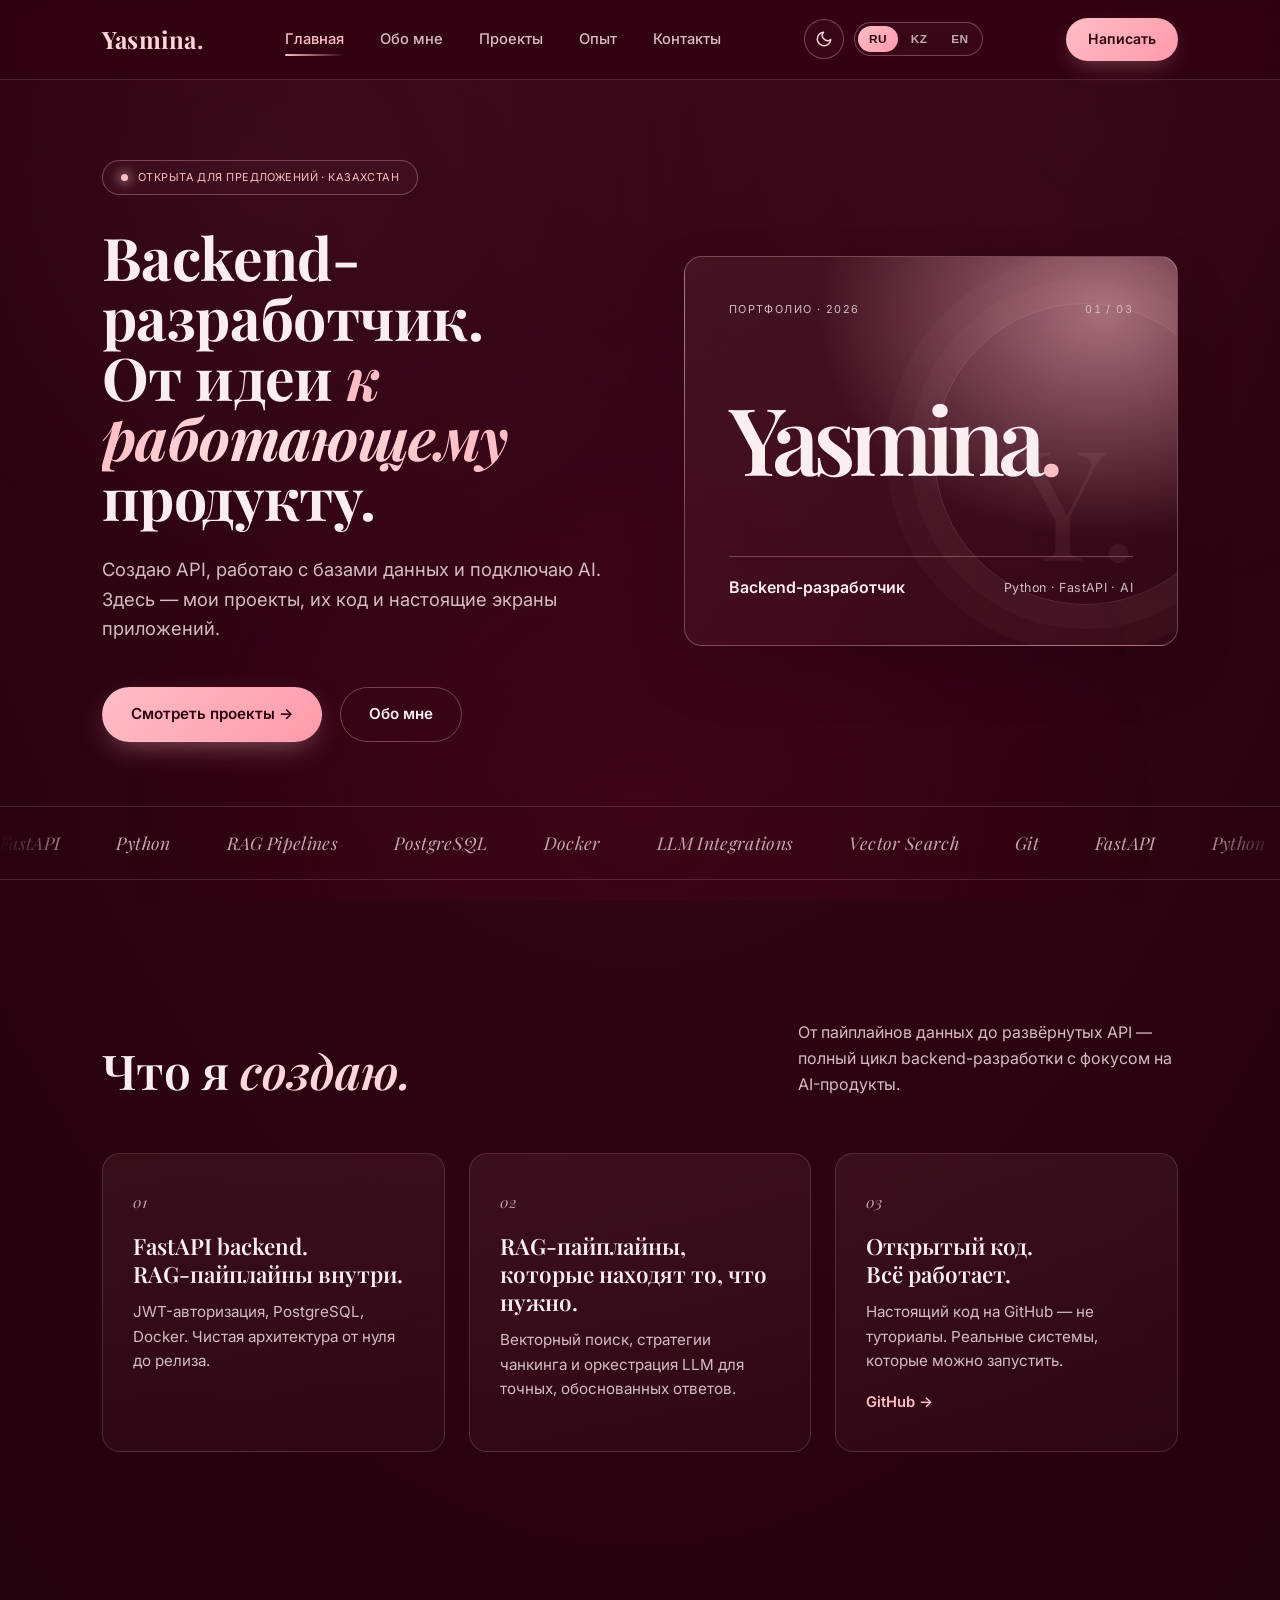
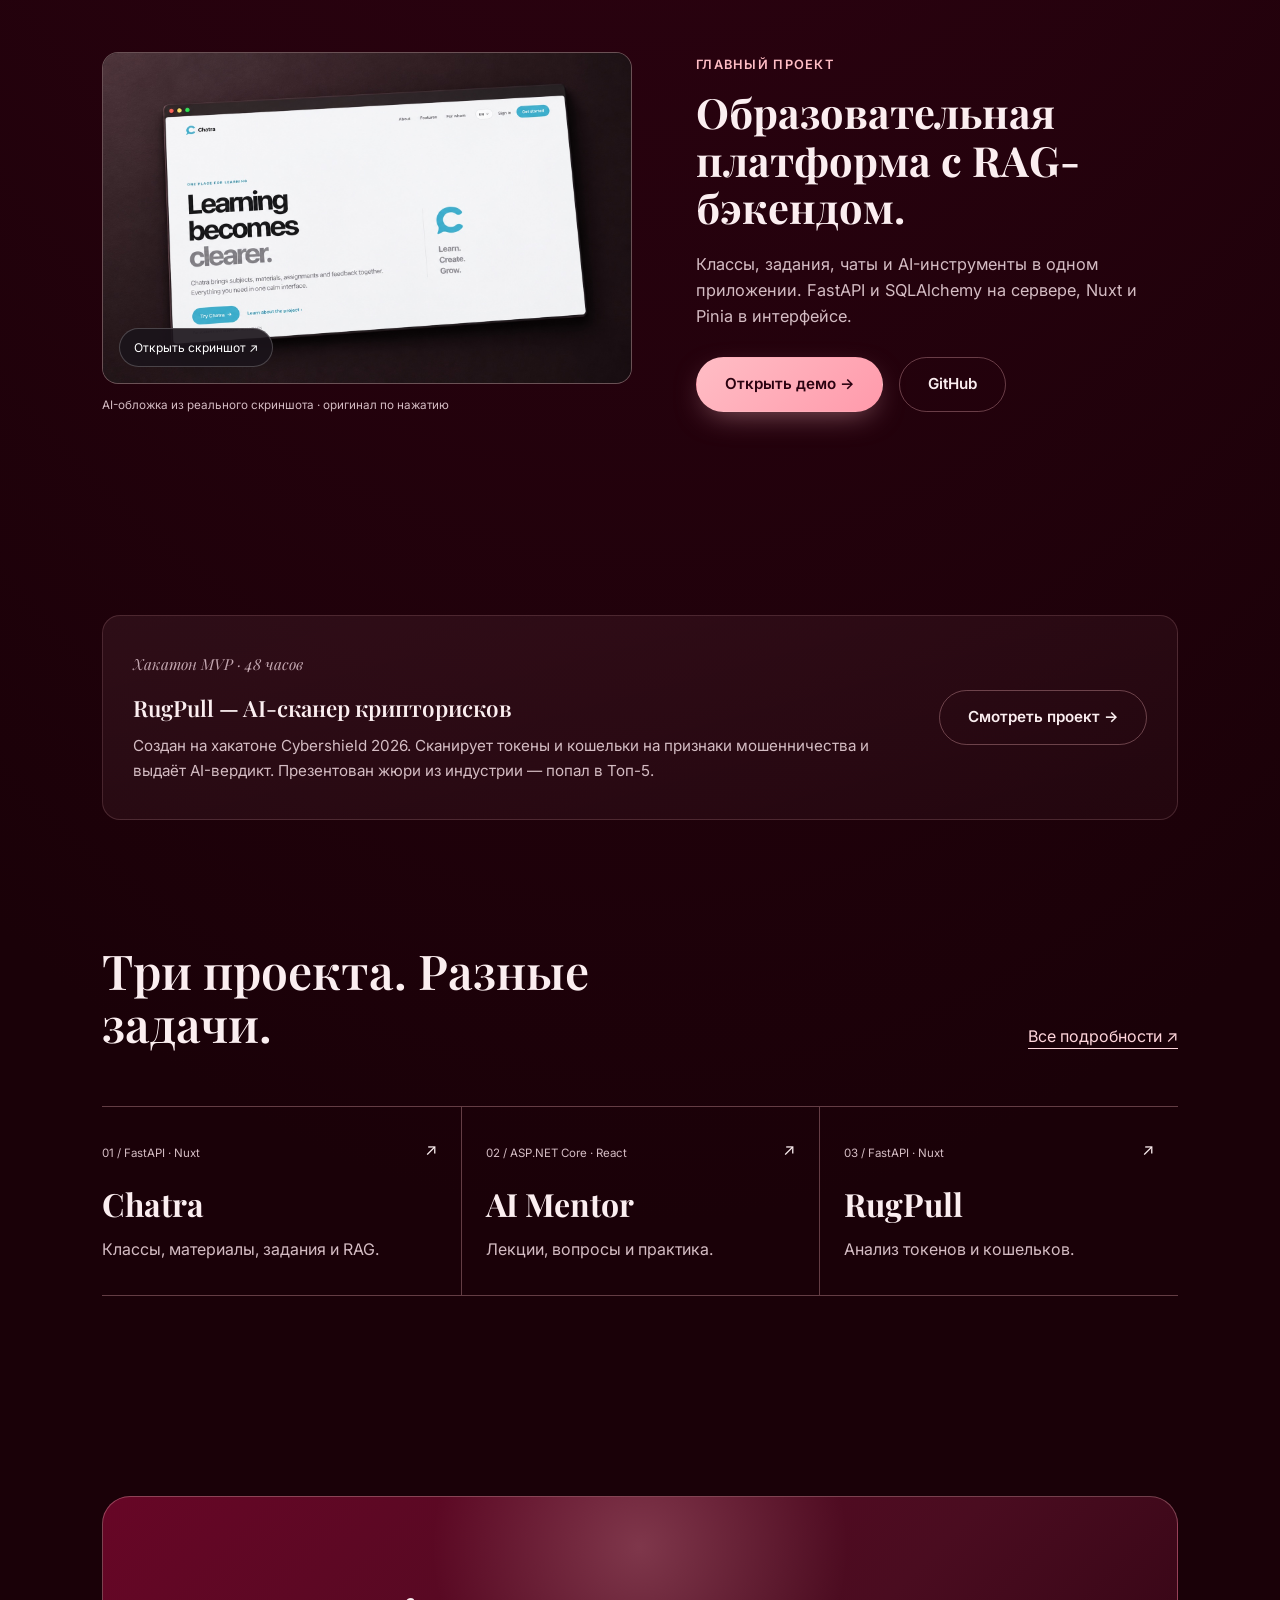
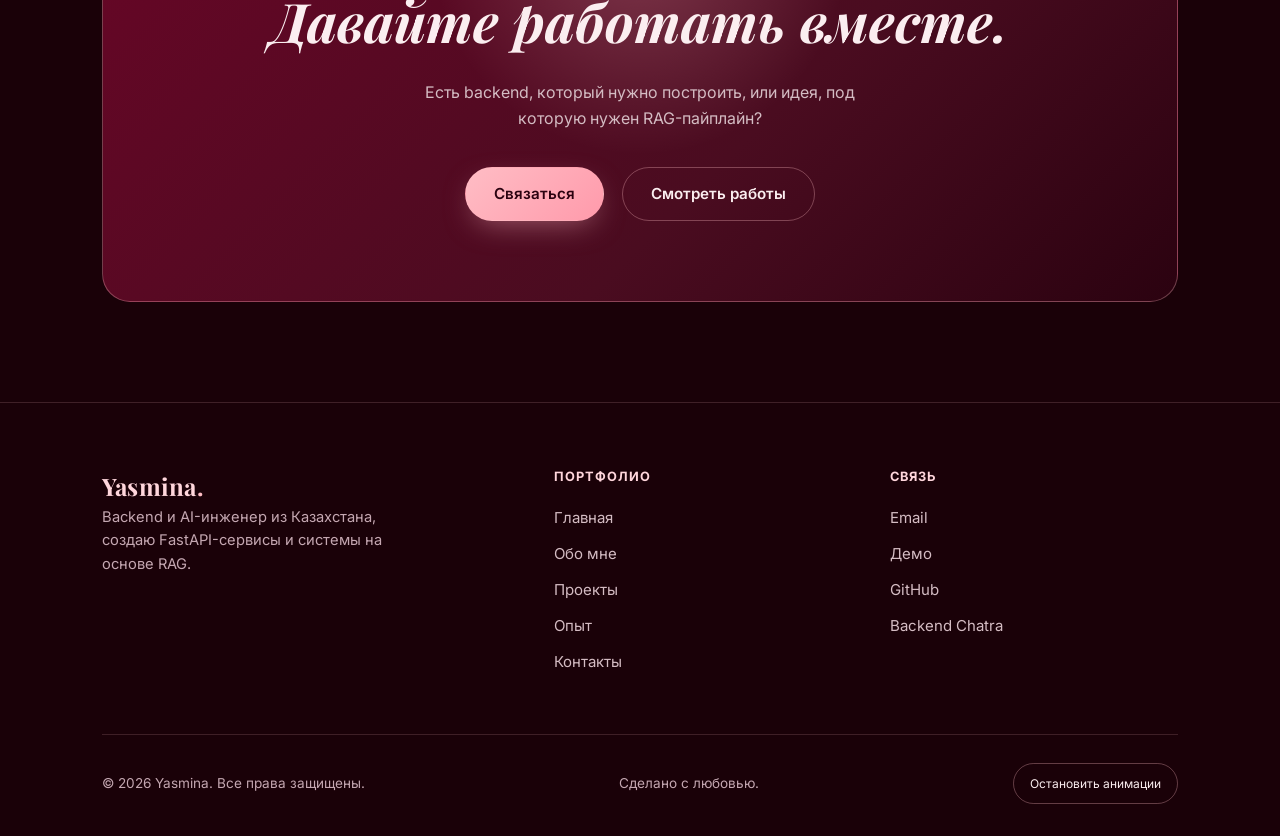
==== commit 896d3417: "feat: introduce typographic name card on home page" ====
--- a/index.html
+++ b/index.html
@@ -46,7 +46,12 @@
       <a href="projects.html" class="btn btn-primary" data-i18n="hero_btn_projects">View Projects →</a>
       <a href="about.html" class="btn btn-ghost" data-i18n="hero_btn_about">About Me</a>
     </div>
-  </div><div class="hero-preview reveal"><a href="projects.html#ai-mentor"><img src="assets/mentor-cover.jpg" width="1586" height="992" alt="AI Mentor" fetchpriority="high"><span><small data-i18n="new_project">В портфолио</small><strong>AI Mentor</strong><b aria-hidden="true">↗</b></span></a></div></div>
+  </div><aside class="hero-namecard reveal" data-i18n-attr="aria-label:hero_namecard_aria" aria-label="Ясмина — backend-разработчик из Казахстана">
+    <div class="hero-namecard-top"><span data-i18n="hero_namecard_label">ПОРТФОЛИО · 2026</span><span aria-hidden="true">01 / 03</span></div>
+    <div class="hero-namecard-name" aria-label="Yasmina"><span>Yasmina</span><i aria-hidden="true">.</i></div>
+    <div class="hero-namecard-bottom"><span data-i18n="hero_namecard_role">Backend-разработчик</span><span data-i18n="hero_namecard_stack">Python · FastAPI · AI</span></div>
+    <span class="hero-namecard-mark" aria-hidden="true">Y.</span>
+  </aside></div>
 
   <div class="marquee">
     <div class="marquee-track">
@@ -174,4 +179,4 @@
 <script src="script.js"></script>
 <script src="interactions.js"></script>
 </body>
-</html>+</html>
--- a/enhancements.css
+++ b/enhancements.css
@@ -10,14 +10,18 @@
 .hero-grid h1 { font-size:clamp(2.7rem,4.6vw,4.3rem); }
 .hero-grid .hero-actions { margin-bottom:0; }
 .hero-grid .eyebrow { font-size:.68rem; letter-spacing:.04em; }
-.hero-preview { transform:rotate(3deg); }
-.hero-preview a { display:block; border:1px solid var(--border-strong); border-radius:16px; overflow:hidden; background:#211b20; color:#fff3f4; box-shadow:0 25px 60px #0003; transition:transform 250ms ease; }
-.hero-preview a:hover { transform:translateY(-6px) rotate(-2deg); }
-.hero-preview img { width:100%; height:auto; display:block; }
-.hero-preview a>span { display:grid; grid-template-columns:1fr auto; padding:18px 24px; gap:2px 16px; }
-.hero-preview small { grid-column:1; font-size:.7rem; text-transform:uppercase; letter-spacing:.12em; color:#d4bcc3; }
-.hero-preview strong { font-size:1.3rem; font-weight:500; }
-.hero-preview b { grid-column:2; grid-row:1/3; align-self:center; font-size:1.8rem; font-weight:400; }
+.hero-namecard { min-width:0; min-height:390px; padding:clamp(24px,4vw,44px); position:relative; isolation:isolate; overflow:hidden; display:flex; flex-direction:column; justify-content:space-between; border:1px solid var(--border-strong); border-radius:18px; background:linear-gradient(145deg,var(--surface) 0%,var(--surface-soft) 70%),radial-gradient(ellipse at 85% 15%,var(--pink-dim),transparent 48%); box-shadow:0 25px 60px #0002; }
+.hero-namecard::before { content:""; position:absolute; z-index:-1; width:clamp(190px,27vw,300px); aspect-ratio:1; border:1px solid var(--border); border-radius:50%; right:-12%; top:12%; box-shadow:0 0 0 24px var(--surface-soft),0 0 0 48px var(--surface-soft); transition:transform 450ms ease; }
+.hero-namecard:hover::before { transform:scale(1.08); }
+.hero-namecard-top,.hero-namecard-bottom { display:flex; justify-content:space-between; align-items:center; gap:14px; }
+.hero-namecard-top { color:var(--ink-dim); font-size:.68rem; letter-spacing:.13em; text-transform:uppercase; }
+.hero-namecard-top span:last-child { font-variant-numeric:tabular-nums; }
+.hero-namecard-name { display:flex; align-items:baseline; color:var(--ink); font-family:var(--serif); font-size:clamp(4.1rem,7.3vw,7.4rem); font-weight:600; letter-spacing:-.075em; line-height:.88; white-space:nowrap; }
+.hero-namecard-name i { color:var(--pink); font-style:normal; }
+.hero-namecard-bottom { flex-wrap:wrap; padding-top:18px; border-top:1px solid var(--border-strong); }
+.hero-namecard-bottom span:first-child { font-size:1rem; font-weight:600; }
+.hero-namecard-bottom span:last-child { color:var(--ink-dim); font-size:.78rem; letter-spacing:.03em; }
+.hero-namecard-mark { position:absolute; z-index:-1; right:8%; bottom:18%; color:var(--pink-dim); font-family:var(--serif); font-size:clamp(6rem,12vw,12rem); line-height:1; opacity:.12; pointer-events:none; }
 .project-index { display:flex; flex-wrap:wrap; gap:8px 28px; margin-top:32px; }
 .project-index a { color:var(--ink-dim); padding:12px 0; border-bottom:1px solid var(--border-strong); transition:color 200ms ease; }
 .project-index a:hover { color:var(--accent-text); }
@@ -53,8 +57,8 @@
 .screenshot-dialog img { width:100%; height:auto; display:block; }
 .screenshot-dialog p { padding:12px 20px; color:#d4bcc3; font-size:.8rem; }
 @media(hover:none) { .project-cover:hover img { transform:none; } }
-@media(max-width:920px) { .hero-grid { grid-template-columns:1fr; gap:36px; } .hero-copy { max-width:680px; } .hero-preview { max-width:620px; width:100%; transform:none; } .project-block { grid-template-columns:1fr; } .project-mini-grid { grid-template-columns:1fr; } .project-mini+.project-mini { border-left:0; padding-left:0; } }
-@media(max-width:560px) { .hero { padding-top:48px; } .hero-grid h1 { font-size:2.75rem; overflow-wrap:anywhere; } .hero-grid .eyebrow { max-width:100%; } .project-index { gap:8px 20px; } .project-info h3 { font-size:1.9rem; } .image-action { font-size:.68rem; bottom:10px; left:10px; } .project-block { padding:48px 0; gap:24px; } .feature-links { flex-wrap:wrap; } .nav-inner { gap:8px; } .logo { font-size:1.35rem; } .lang-btn { min-width:30px; } .nav-controls { gap:6px; } }
+@media(max-width:920px) { .hero-grid { grid-template-columns:1fr; gap:36px; } .hero-copy { max-width:680px; } .hero-namecard { max-width:680px; width:100%; min-height:340px; } .project-block { grid-template-columns:1fr; } .project-mini-grid { grid-template-columns:1fr; } .project-mini+.project-mini { border-left:0; padding-left:0; } }
+@media(max-width:560px) { .hero { padding-top:48px; } .hero-grid h1 { font-size:2.75rem; overflow-wrap:anywhere; } .hero-grid .eyebrow { max-width:100%; } .hero-namecard { min-height:300px; padding:24px; } .hero-namecard-name { font-size:clamp(3.5rem,17vw,5.4rem); } .hero-namecard-top,.hero-namecard-bottom { align-items:flex-start; } .hero-namecard-top { font-size:.58rem; letter-spacing:.08em; } .hero-namecard-bottom { flex-direction:column; gap:2px; } .project-index { gap:8px 20px; } .project-info h3 { font-size:1.9rem; } .image-action { font-size:.68rem; bottom:10px; left:10px; } .project-block { padding:48px 0; gap:24px; } .feature-links { flex-wrap:wrap; } .nav-inner { gap:8px; } .logo { font-size:1.35rem; } .lang-btn { min-width:30px; } .nav-controls { gap:6px; } }
 @media(prefers-reduced-motion:reduce) { *, *::before, *::after { animation:none!important; transition:none!important; scroll-behavior:auto!important; } }
 /* Keep active controls legible in the light palette. */
 html[data-theme="light"] .nav-links a.active,
